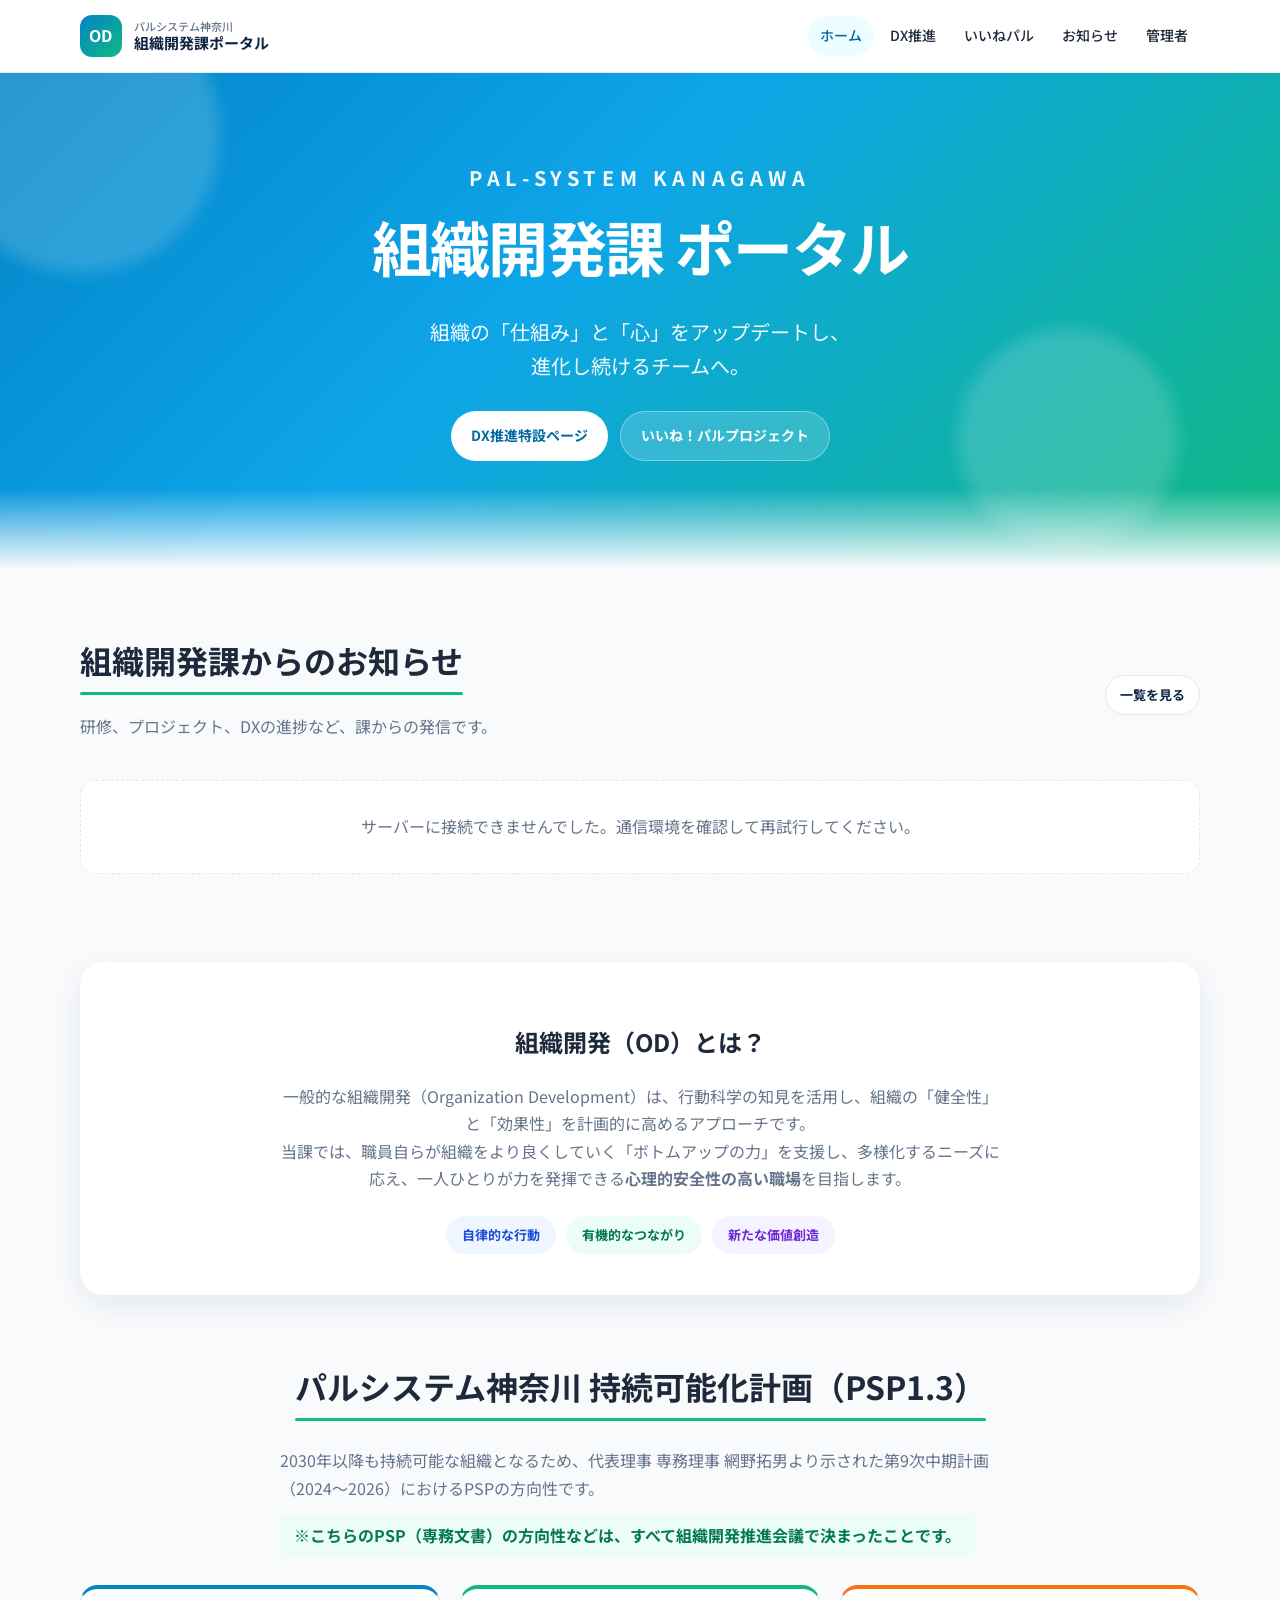
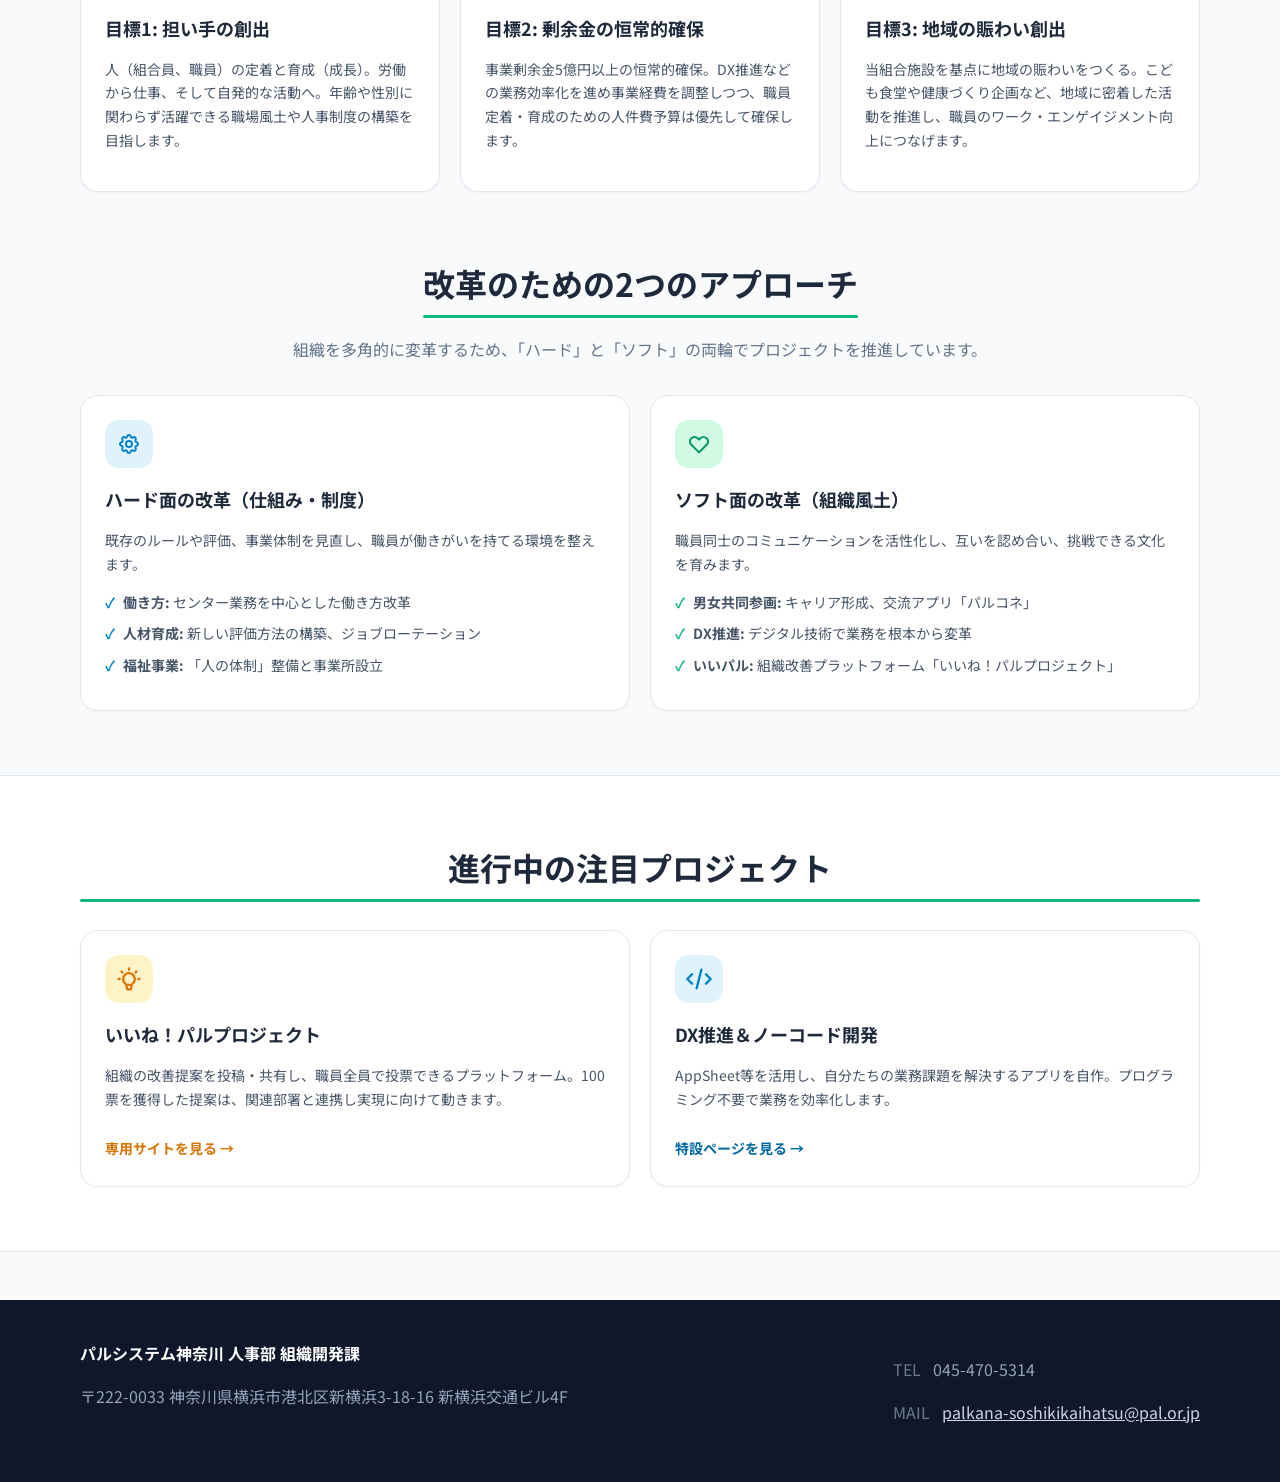
==== index.html @ 95f62081 "トップからロジカル思考研修を外し、お知らせを先頭に移す Co-authored-by: Cursor <cursoragent@cursor.com>" ====
<!DOCTYPE html>
<html lang="ja" data-root=".">
<head>
  <meta charset="UTF-8">
  <meta name="viewport" content="width=device-width, initial-scale=1.0">
  <title>組織開発課ポータル | パルシステム神奈川</title>
  <meta name="description" content="パルシステム神奈川 人事部 組織開発課のポータル。組織開発、DX推進、いいね！パルプロジェクト、課からのお知らせを発信します。">
  <link rel="icon" href="assets/img/favicon.svg" type="image/svg+xml">
  <link rel="preconnect" href="https://fonts.googleapis.com">
  <link href="https://fonts.googleapis.com/css2?family=Noto+Sans+JP:wght@400;500;700;800&family=Noto+Serif+JP:wght@600&display=swap" rel="stylesheet">
  <link rel="stylesheet" href="assets/css/style.css?v=4">
</head>
<body data-page="home">
  <header class="site-header" id="site-header"></header>

  <section class="hero">
    <div class="hero-orb a"></div>
    <div class="hero-orb b"></div>
    <div class="container hero-inner">
      <p class="hero-kicker">Pal-system Kanagawa</p>
      <h1>組織開発課 ポータル</h1>
      <p>組織の「仕組み」と「心」をアップデートし、<br>進化し続けるチームへ。</p>
      <div class="hero-actions">
        <a class="btn btn-white" href="dx/index.html">DX推進特設ページ</a>
        <a class="btn btn-ghost" id="hero-iine" href="#" target="_blank" rel="noopener">いいね！パルプロジェクト</a>
      </div>
    </div>
  </section>

  <section class="section">
    <div class="container">
      <div class="admin-toolbar">
        <div>
          <h2 class="section-title">組織開発課からのお知らせ</h2>
          <p class="section-lead">研修、プロジェクト、DXの進捗など、課からの発信です。</p>
        </div>
        <a class="btn btn-outline btn-sm" href="news/index.html">一覧を見る</a>
      </div>
      <div id="home-news" class="news-list" style="margin-top:24px">
        <div class="status-msg">お知らせを読み込んでいます…</div>
      </div>
    </div>
  </section>

  <section class="container">
    <div class="glass-card center">
      <h2>組織開発（OD）とは？</h2>
      <p class="section-lead" style="margin:16px auto 0">
        一般的な組織開発（Organization Development）は、行動科学の知見を活用し、組織の「健全性」と「効果性」を計画的に高めるアプローチです。<br>
        当課では、職員自らが組織をより良くしていく「ボトムアップの力」を支援し、多様化するニーズに応え、一人ひとりが力を発揮できる<strong>心理的安全性の高い職場</strong>を目指します。
      </p>
      <div class="pill-row">
        <span class="pill pill-blue">自律的な行動</span>
        <span class="pill pill-green">有機的なつながり</span>
        <span class="pill pill-purple">新たな価値創造</span>
      </div>
    </div>
  </section>

  <section class="section">
    <div class="container center">
      <h2 class="section-title">パルシステム神奈川 持続可能化計画（PSP1.3）</h2>
      <p class="section-lead" style="margin-top:24px;text-align:left">
        2030年以降も持続可能な組織となるため、代表理事 専務理事 網野拓男より示された第9次中期計画（2024～2026）におけるPSPの方向性です。<br>
        <strong style="display:inline-block;margin-top:12px;background:#ecfdf5;color:#047857;padding:8px 14px;border-radius:10px">※こちらのPSP（専務文書）の方向性などは、すべて組織開発推進会議で決まったことです。</strong>
      </p>
      <div class="grid-3" style="margin-top:28px;text-align:left">
        <article class="card accent-top">
          <h3>目標1: 担い手の創出</h3>
          <p>人（組合員、職員）の定着と育成（成長）。労働から仕事、そして自発的な活動へ。年齢や性別に関わらず活躍できる職場風土や人事制度の構築を目指します。</p>
        </article>
        <article class="card accent-top green">
          <h3>目標2: 剰余金の恒常的確保</h3>
          <p>事業剰余金5億円以上の恒常的確保。DX推進などの業務効率化を進め事業経費を調整しつつ、職員定着・育成のための人件費予算は優先して確保します。</p>
        </article>
        <article class="card accent-top orange">
          <h3>目標3: 地域の賑わい創出</h3>
          <p>当組合施設を基点に地域の賑わいをつくる。こども食堂や健康づくり企画など、地域に密着した活動を推進し、職員のワーク・エンゲイジメント向上につなげます。</p>
        </article>
      </div>
    </div>
  </section>

  <section class="section" style="padding-top:0">
    <div class="container">
      <div class="center">
        <h2 class="section-title">改革のための2つのアプローチ</h2>
        <p class="section-lead">組織を多角的に変革するため、「ハード」と「ソフト」の両輪でプロジェクトを推進しています。</p>
      </div>
      <div class="grid-2" style="margin-top:32px">
        <article class="card">
          <div class="icon-box icon-blue">
            <svg width="24" height="24" fill="none" stroke="currentColor" viewBox="0 0 24 24"><path stroke-linecap="round" stroke-linejoin="round" stroke-width="2" d="M10.325 4.317c.426-1.756 2.924-1.756 3.35 0a1.724 1.724 0 002.573 1.066c1.543-.94 3.31.826 2.37 2.37a1.724 1.724 0 001.065 2.572c1.756.426 1.756 2.924 0 3.35a1.724 1.724 0 00-1.066 2.573c.94 1.543-.826 3.31-2.37 2.37a1.724 1.724 0 00-2.572 1.065c-.426 1.756-2.924 1.756-3.35 0a1.724 1.724 0 00-2.573-1.066c-1.543.94-3.31-.826-2.37-2.37a1.724 1.724 0 00-1.065-2.572c-1.756-.426-1.756-2.924 0-3.35a1.724 1.724 0 001.066-2.573c-.94-1.543.826-3.31 2.37-2.37.996.608 2.296.07 2.572-1.065z"></path><path stroke-linecap="round" stroke-linejoin="round" stroke-width="2" d="M15 12a3 3 0 11-6 0 3 3 0 016 0z"></path></svg>
          </div>
          <h3>ハード面の改革（仕組み・制度）</h3>
          <p>既存のルールや評価、事業体制を見直し、職員が働きがいを持てる環境を整えます。</p>
          <ul class="check">
            <li><span class="mark">✓</span><span><strong>働き方:</strong> センター業務を中心とした働き方改革</span></li>
            <li><span class="mark">✓</span><span><strong>人材育成:</strong> 新しい評価方法の構築、ジョブローテーション</span></li>
            <li><span class="mark">✓</span><span><strong>福祉事業:</strong> 「人の体制」整備と事業所設立</span></li>
          </ul>
        </article>
        <article class="card">
          <div class="icon-box icon-green">
            <svg width="24" height="24" fill="none" stroke="currentColor" viewBox="0 0 24 24"><path stroke-linecap="round" stroke-linejoin="round" stroke-width="2" d="M4.318 6.318a4.5 4.5 0 000 6.364L12 20.364l7.682-7.682a4.5 4.5 0 00-6.364-6.364L12 7.636l-1.318-1.318a4.5 4.5 0 00-6.364 0z"></path></svg>
          </div>
          <h3>ソフト面の改革（組織風土）</h3>
          <p>職員同士のコミュニケーションを活性化し、互いを認め合い、挑戦できる文化を育みます。</p>
          <ul class="check green">
            <li><span class="mark">✓</span><span><strong>男女共同参画:</strong> キャリア形成、交流アプリ「パルコネ」</span></li>
            <li><span class="mark">✓</span><span><strong>DX推進:</strong> デジタル技術で業務を根本から変革</span></li>
            <li><span class="mark">✓</span><span><strong>いいパル:</strong> 組織改善プラットフォーム「いいね！パルプロジェクト」</span></li>
          </ul>
        </article>
      </div>
    </div>
  </section>

  <section class="section band">
    <div class="container">
      <h2 class="section-title" style="display:block;text-align:center">進行中の注目プロジェクト</h2>
      <div class="grid-2" style="margin-top:36px">
        <article class="card">
          <div class="icon-box icon-amber">
            <svg width="28" height="28" fill="none" stroke="currentColor" viewBox="0 0 24 24"><path stroke-linecap="round" stroke-linejoin="round" stroke-width="2" d="M9.663 17h4.673M12 3v1m6.364 1.636l-.707.707M21 12h-1M4 12H3m3.343-5.657l-.707-.707m2.828 9.9a5 5 0 117.072 0l-.548.547A3.374 3.374 0 0014 18.469V19a2 2 0 11-4 0v-.531c0-.895-.356-1.754-.988-2.386l-.548-.547z"></path></svg>
          </div>
          <h3>いいね！パルプロジェクト</h3>
          <p>組織の改善提案を投稿・共有し、職員全員で投票できるプラットフォーム。100票を獲得した提案は、関連部署と連携し実現に向けて動きます。</p>
          <a class="link-more amber" id="card-iine" href="#" target="_blank" rel="noopener">専用サイトを見る →</a>
        </article>
        <article class="card">
          <div class="icon-box icon-sky">
            <svg width="28" height="28" fill="none" stroke="currentColor" viewBox="0 0 24 24"><path stroke-linecap="round" stroke-linejoin="round" stroke-width="2" d="M10 20l4-16m4 4l4 4-4 4M6 16l-4-4 4-4"></path></svg>
          </div>
          <h3>DX推進＆ノーコード開発</h3>
          <p>AppSheet等を活用し、自分たちの業務課題を解決するアプリを自作。プログラミング不要で業務を効率化します。</p>
          <a class="link-more sky" href="dx/index.html">特設ページを見る →</a>
        </article>
      </div>
    </div>
  </section>

  <footer class="site-footer" id="site-footer"></footer>
  <script src="assets/js/config.js?v=4"></script>
  <script src="assets/js/common.js?v=4"></script>
  <script src="assets/js/api.js?v=4"></script>
  <script>
    (function () {
      const url = (window.PORTAL_CONFIG && window.PORTAL_CONFIG.iinePalUrl) || "#";
      document.getElementById("hero-iine").href = url;
      document.getElementById("card-iine").href = url;
      const box = document.getElementById("home-news");
      PortalAPI.listPosts().then((data) => {
        const posts = (data.posts || []).slice(0, 3);
        if (!posts.length) {
          box.innerHTML = '<div class="empty-state">まだお知らせはありません。</div>';
          return;
        }
        box.innerHTML = posts.map((post) => {
          const cover = coverOf(post);
          const demo = post.demo ? '<span class="badge badge-demo">デモ</span>' : `<span class="badge">${escapeHtml(post.category || "お知らせ")}</span>`;
          return `<a class="news-item" href="news/detail.html?id=${encodeURIComponent(post.id)}">
            <div class="news-thumb">${cover ? `<img src="${cover}" alt="">` : "NEWS"}</div>
            <div class="news-body">
              <div class="news-meta">${demo}<span>${formatDate(post.createdAt)}</span></div>
              <h3>${escapeHtml(post.title)}</h3>
              <p>${escapeHtml((post.body || "").replace(/\s+/g, " ").slice(0, 90))}…</p>
            </div>
          </a>`;
        }).join("");
      }).catch((err) => {
        box.innerHTML = `<div class="empty-state">${escapeHtml(err.message)}</div>`;
      });
    })();
  </script>
</body>
</html>
---- assets/css/style.css ----
:root {
  --blue: #0284c7;
  --blue-dark: #0369a1;
  --emerald: #10b981;
  --emerald-dark: #059669;
  --navy: #0f2744;
  --ink: #1e293b;
  --muted: #64748b;
  --line: #e2e8f0;
  --paper: #f8fafc;
  --white: #ffffff;
  --amber: #d97706;
  --shadow: 0 10px 30px rgba(15, 39, 68, 0.08);
  --radius: 18px;
  --header-h: 72px;
}

* { box-sizing: border-box; }
html { scroll-behavior: smooth; }
body {
  margin: 0;
  font-family: "Noto Sans JP", sans-serif;
  color: var(--ink);
  background: var(--paper);
  line-height: 1.7;
}
img { max-width: 100%; height: auto; }
a { color: var(--blue-dark); }
.container { width: min(1120px, calc(100% - 32px)); margin: 0 auto; }
.sr-only {
  position: absolute; width: 1px; height: 1px; padding: 0; margin: -1px;
  overflow: hidden; clip: rect(0,0,0,0); border: 0;
}

.site-header {
  position: sticky; top: 0; z-index: 50;
  background: rgba(255,255,255,.92);
  backdrop-filter: blur(12px);
  border-bottom: 1px solid rgba(226,232,240,.9);
}
.header-inner {
  display: flex; align-items: center; justify-content: space-between;
  min-height: var(--header-h); gap: 16px;
}
.logo {
  display: flex; align-items: center; gap: 12px;
  text-decoration: none; color: var(--navy); flex-shrink: 0;
}
.logo-mark {
  width: 42px; height: 42px; border-radius: 12px;
  display: grid; place-items: center;
  color: #fff; font-weight: 700; letter-spacing: .04em;
  background: linear-gradient(135deg, var(--blue), var(--emerald));
}
.logo-text { display: flex; flex-direction: column; line-height: 1.2; }
.logo-text small { font-size: 11px; color: var(--muted); font-weight: 500; }
.logo-text strong { font-size: 15px; }

.site-nav { display: flex; align-items: center; gap: 4px; flex-wrap: wrap; }
.site-nav a, .site-nav .nav-ext {
  text-decoration: none; color: var(--ink);
  font-size: 14px; font-weight: 500;
  padding: 8px 12px; border-radius: 999px;
}
.site-nav a:hover, .site-nav .nav-ext:hover { background: #f1f5f9; }
.site-nav a.is-active { background: #ecfeff; color: var(--blue-dark); }
.nav-ext {
  display: inline-flex; align-items: center; gap: 4px;
  background: none; border: 0; cursor: pointer; font-family: inherit;
}
.nav-toggle {
  display: none; background: none; border: 1px solid var(--line);
  width: 42px; height: 42px; border-radius: 10px; cursor: pointer;
}
.nav-toggle span {
  display: block; width: 18px; height: 2px; background: var(--navy);
  margin: 4px auto; border-radius: 2px;
}

.hero {
  position: relative; overflow: hidden; color: #fff;
  background: linear-gradient(135deg, #0284c7 0%, #0ea5e9 42%, #10b981 100%);
  padding: 88px 0 108px;
}
.hero::after {
  content: ""; position: absolute; inset: auto 0 0;
  height: 80px; background: linear-gradient(to top, var(--paper), transparent);
}
.hero-kicker {
  letter-spacing: .28em; text-transform: uppercase;
  font-size: 12px; font-weight: 700; opacity: .9; margin: 0 0 12px;
}
.hero h1 { font-size: clamp(32px, 6vw, 60px); margin: 0 0 18px; letter-spacing: -.03em; }
.hero p { font-size: clamp(16px, 2vw, 20px); margin: 0; max-width: 640px; opacity: .96; }
.hero-inner { position: relative; z-index: 1; text-align: center; margin: 0 auto; }
.hero-inner p { margin-left: auto; margin-right: auto; }
.hero-actions { display: flex; justify-content: center; gap: 12px; flex-wrap: wrap; margin-top: 28px; }
.hero-orb {
  position: absolute; border-radius: 50%; background: rgba(255,255,255,.16); filter: blur(8px);
}
.hero-orb.a { width: 280px; height: 280px; top: -80px; left: -60px; }
.hero-orb.b { width: 220px; height: 220px; right: 8%; bottom: 20px; }

.btn {
  display: inline-flex; align-items: center; justify-content: center; gap: 8px;
  border-radius: 999px; padding: 12px 20px; font-weight: 700; font-size: 14px;
  text-decoration: none; border: 0; cursor: pointer; font-family: inherit;
  transition: transform .2s ease, box-shadow .2s ease;
}
.btn:hover { transform: translateY(-1px); }
.btn-white { background: #fff; color: var(--blue-dark); }
.btn-ghost { background: rgba(255,255,255,.16); color: #fff; border: 1px solid rgba(255,255,255,.35); }
.btn-primary { background: linear-gradient(135deg, var(--blue), var(--emerald)); color: #fff; }
.btn-outline { background: #fff; color: var(--navy); border: 1px solid var(--line); }
.btn-danger { background: #dc2626; color: #fff; }
.btn-sm { padding: 8px 14px; font-size: 13px; }

.section { padding: 64px 0; }
.section-title {
  position: relative; display: inline-block; margin: 0 0 10px;
  font-size: clamp(24px, 3vw, 32px);
}
.section-title::after {
  content: ""; position: absolute; left: 0; bottom: -8px;
  width: 100%; height: 3px; background: var(--emerald); border-radius: 2px;
}
.section-lead { color: var(--muted); max-width: 720px; }
.center { text-align: center; }
.center .section-lead { margin-left: auto; margin-right: auto; }

.glass-card {
  background: rgba(255,255,255,.96);
  border: 1px solid rgba(255,255,255,.4);
  box-shadow: var(--shadow);
  border-radius: 24px;
  padding: 40px 32px;
  margin-top: 24px; position: relative; z-index: 2;
}
.pill-row { display: flex; flex-wrap: wrap; justify-content: center; gap: 10px; margin-top: 24px; }
.pill {
  border-radius: 999px; padding: 8px 16px; font-size: 13px; font-weight: 700;
}
.pill-blue { background: #eff6ff; color: #1d4ed8; }
.pill-green { background: #ecfdf5; color: #047857; }
.pill-purple { background: #f5f3ff; color: #6d28d9; }

.grid-3, .grid-2 { display: grid; gap: 20px; }
.grid-3 { grid-template-columns: repeat(3, 1fr); }
.grid-2 { grid-template-columns: repeat(2, 1fr); }
.card {
  background: #fff; border: 1px solid var(--line); border-radius: var(--radius);
  padding: 24px; box-shadow: 0 1px 2px rgba(15,39,68,.04);
  transition: transform .25s ease, box-shadow .25s ease;
}
.card:hover { transform: translateY(-4px); box-shadow: var(--shadow); }
.card h3 { margin: 0 0 8px; font-size: 18px; }
.card p, .card li { color: #475569; font-size: 14px; }
.accent-top { border-top: 4px solid var(--blue); }
.accent-top.green { border-top-color: var(--emerald); }
.accent-top.orange { border-top-color: #f97316; }
.icon-box {
  width: 48px; height: 48px; border-radius: 14px;
  display: grid; place-items: center; margin-bottom: 16px;
}
.icon-blue { background: #e0f2fe; color: #0284c7; }
.icon-green { background: #d1fae5; color: #059669; }
.icon-amber { background: #fef3c7; color: #d97706; }
.icon-sky { background: #e0f2fe; color: #0284c7; }
.icon-indigo { background: #e0e7ff; color: #4f46e5; }
.check { list-style: none; padding: 0; margin: 0; }
.check li { display: flex; gap: 8px; margin: 8px 0; }
.check .mark { color: var(--blue); font-weight: 700; }
.check.green .mark { color: var(--emerald); }

.band { background: #fff; border-block: 1px solid var(--line); }
.link-more {
  display: inline-block; margin-top: 12px; font-weight: 700; font-size: 14px;
  text-decoration: none;
}
.link-more.amber { color: var(--amber); }
.link-more.sky { color: var(--blue-dark); }

.news-meta { display: flex; gap: 10px; align-items: center; font-size: 12px; color: var(--muted); }
.badge {
  display: inline-flex; align-items: center; border-radius: 999px;
  padding: 2px 8px; font-size: 11px; font-weight: 700;
  background: #ecfeff; color: var(--blue-dark);
}
.badge-demo { background: #fef3c7; color: #92400e; }
.badge-draft { background: #f1f5f9; color: #475569; }
.news-list { display: grid; gap: 16px; }
.news-item {
  display: grid; grid-template-columns: 160px 1fr; gap: 18px;
  background: #fff; border: 1px solid var(--line); border-radius: 16px;
  overflow: hidden; text-decoration: none; color: inherit;
}
.news-item:hover { box-shadow: var(--shadow); }
.news-thumb {
  min-height: 120px; background: linear-gradient(135deg, #e0f2fe, #d1fae5);
  display: grid; place-items: center; color: var(--blue-dark); font-weight: 700;
}
.news-thumb img { width: 100%; height: 100%; object-fit: cover; min-height: 120px; }
.news-body { padding: 16px 16px 16px 0; }
.news-body h3 { margin: 6px 0 8px; font-size: 18px; }
.empty-state, .status-msg {
  background: #fff; border: 1px dashed var(--line); border-radius: 16px;
  padding: 32px; text-align: center; color: var(--muted);
}

.page-hero { padding: 48px 0 24px; }
.page-hero h1 { margin: 0 0 8px; font-size: clamp(28px, 4vw, 40px); }
.breadcrumb { font-size: 13px; color: var(--muted); margin-bottom: 8px; }
.breadcrumb a { color: var(--muted); text-decoration: none; }

.dx-quote {
  background: var(--navy); color: #fff; border-radius: 24px; padding: 36px;
  margin: 28px 0;
}
.dx-quote p { font-family: "Noto Serif JP", serif; font-size: clamp(20px, 3vw, 28px); line-height: 1.6; margin: 0 0 12px; }
.dx-quote small { opacity: .75; }
.step-list { display: grid; gap: 16px; counter-reset: step; }
.step {
  display: grid; grid-template-columns: 64px 1fr; gap: 16px; align-items: start;
  background: #fff; border-radius: 16px; padding: 20px; border: 1px solid var(--line);
}
.step-num {
  width: 56px; height: 56px; border-radius: 16px;
  background: linear-gradient(135deg, var(--blue), var(--emerald));
  color: #fff; display: grid; place-items: center; font-weight: 800; font-size: 20px;
}
.core-grid { display: grid; grid-template-columns: repeat(5, 1fr); gap: 12px; }
.core-card { text-align: center; padding: 18px 12px; }
.core-card strong { display: block; margin-bottom: 6px; }
.timeline {
  display: grid; grid-template-columns: repeat(5, 1fr); gap: 8px; margin-top: 16px;
}
.timeline div {
  background: #fff; border-radius: 12px; padding: 12px; text-align: center;
  border: 1px solid var(--line); font-size: 13px; font-weight: 700;
}
.dl-row { display: flex; flex-wrap: wrap; gap: 12px; margin-top: 16px; }

.article { background: #fff; border-radius: 20px; padding: 32px; border: 1px solid var(--line); }
.article-body h2, .article-body h3 { margin-top: 1.6em; }
.article-body p { white-space: pre-wrap; }
.attachments { display: grid; gap: 10px; margin-top: 24px; }
.file-chip, .image-attach {
  border: 1px solid var(--line); border-radius: 12px; padding: 10px 12px;
  display: flex; align-items: center; justify-content: space-between; gap: 12px;
  background: #fff;
}
.image-attach { display: block; padding: 0; overflow: hidden; }
.image-attach img { width: 100%; display: block; }
.image-attach figcaption { padding: 10px 12px; font-size: 13px; color: var(--muted); }

.login-wrap { max-width: 420px; margin: 48px auto; }
.form-card { background: #fff; border: 1px solid var(--line); border-radius: 20px; padding: 28px; }
label { display: block; font-size: 13px; font-weight: 700; margin: 14px 0 6px; }
input[type="text"], input[type="password"], input[type="file"], select, textarea {
  width: 100%; border: 1px solid var(--line); border-radius: 12px;
  padding: 12px 14px; font: inherit; background: #fff;
}
textarea { min-height: 220px; resize: vertical; }
.form-actions { display: flex; gap: 10px; flex-wrap: wrap; margin-top: 18px; }
.error { color: #b91c1c; font-size: 13px; }
.ok { color: #047857; font-size: 13px; }
.dropzone {
  border: 2px dashed #cbd5e1; border-radius: 16px; padding: 24px; text-align: center;
  color: var(--muted); background: #f8fafc; cursor: pointer;
}
.dropzone.is-over { border-color: var(--blue); background: #ecfeff; }
.file-list { display: grid; gap: 8px; margin-top: 12px; }
.table { width: 100%; border-collapse: collapse; background: #fff; border-radius: 16px; overflow: hidden; }
.table th, .table td { padding: 12px 14px; border-bottom: 1px solid var(--line); text-align: left; font-size: 14px; }
.table th { background: #f8fafc; font-size: 12px; color: var(--muted); }
.admin-toolbar { display: flex; justify-content: space-between; align-items: center; gap: 12px; margin-bottom: 20px; flex-wrap: wrap; }

.site-footer {
  background: #0f172a; color: #94a3b8; padding: 40px 0;
  margin-top: 48px;
}
.footer-inner { display: flex; justify-content: space-between; gap: 24px; flex-wrap: wrap; }
.site-footer h3 { color: #fff; margin: 0 0 8px; font-size: 16px; }
.site-footer a { color: #cbd5e1; }

@media (max-width: 900px) {
  .grid-3, .grid-2, .core-grid, .timeline { grid-template-columns: 1fr 1fr; }
  .news-item { grid-template-columns: 1fr; }
  .news-body { padding: 0 16px 16px; }
}
@media (max-width: 720px) {
  .nav-toggle { display: inline-block; }
  .site-nav {
    display: none; position: absolute; left: 0; right: 0; top: var(--header-h);
    background: #fff; border-bottom: 1px solid var(--line);
    padding: 12px; flex-direction: column; align-items: stretch;
  }
  .site-nav.is-open { display: flex; }
  .grid-3, .grid-2, .core-grid, .timeline { grid-template-columns: 1fr; }
  .glass-card { padding: 24px 18px; }
  .hero { padding: 64px 0 88px; }
}
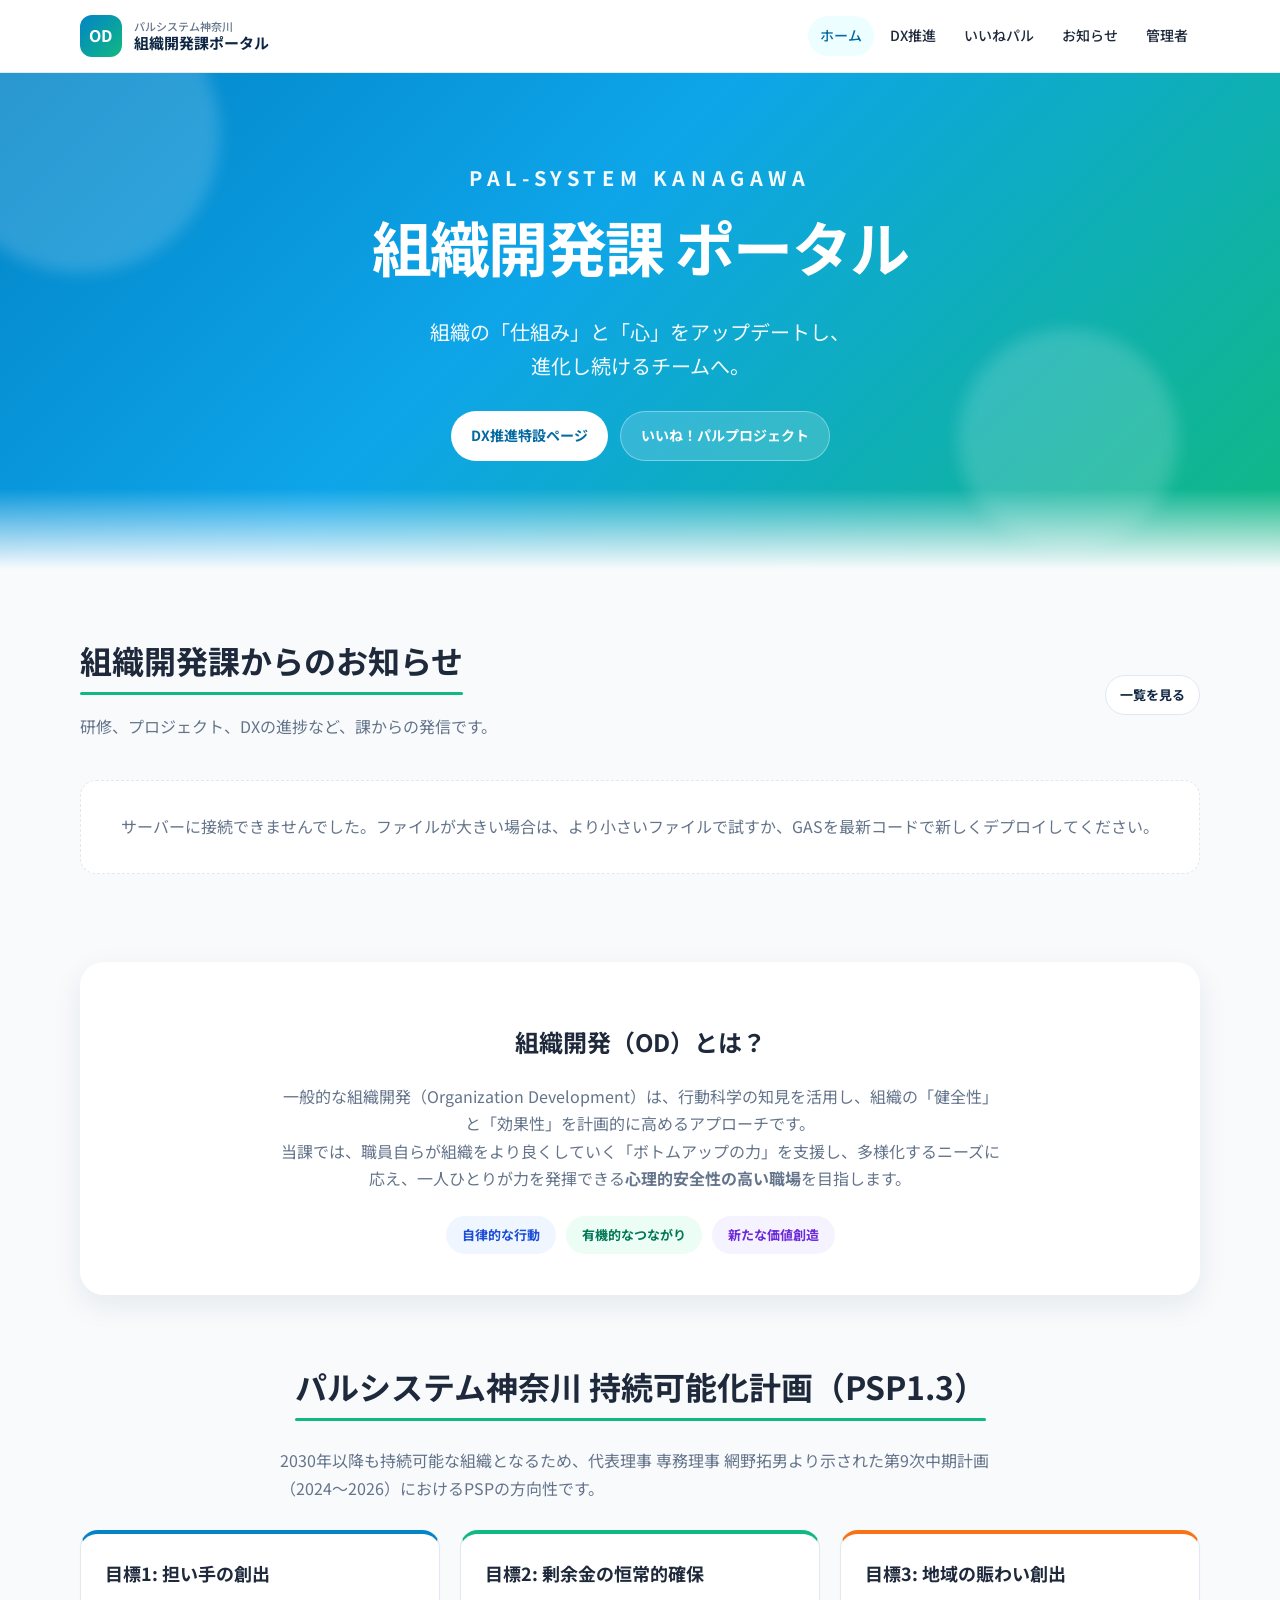
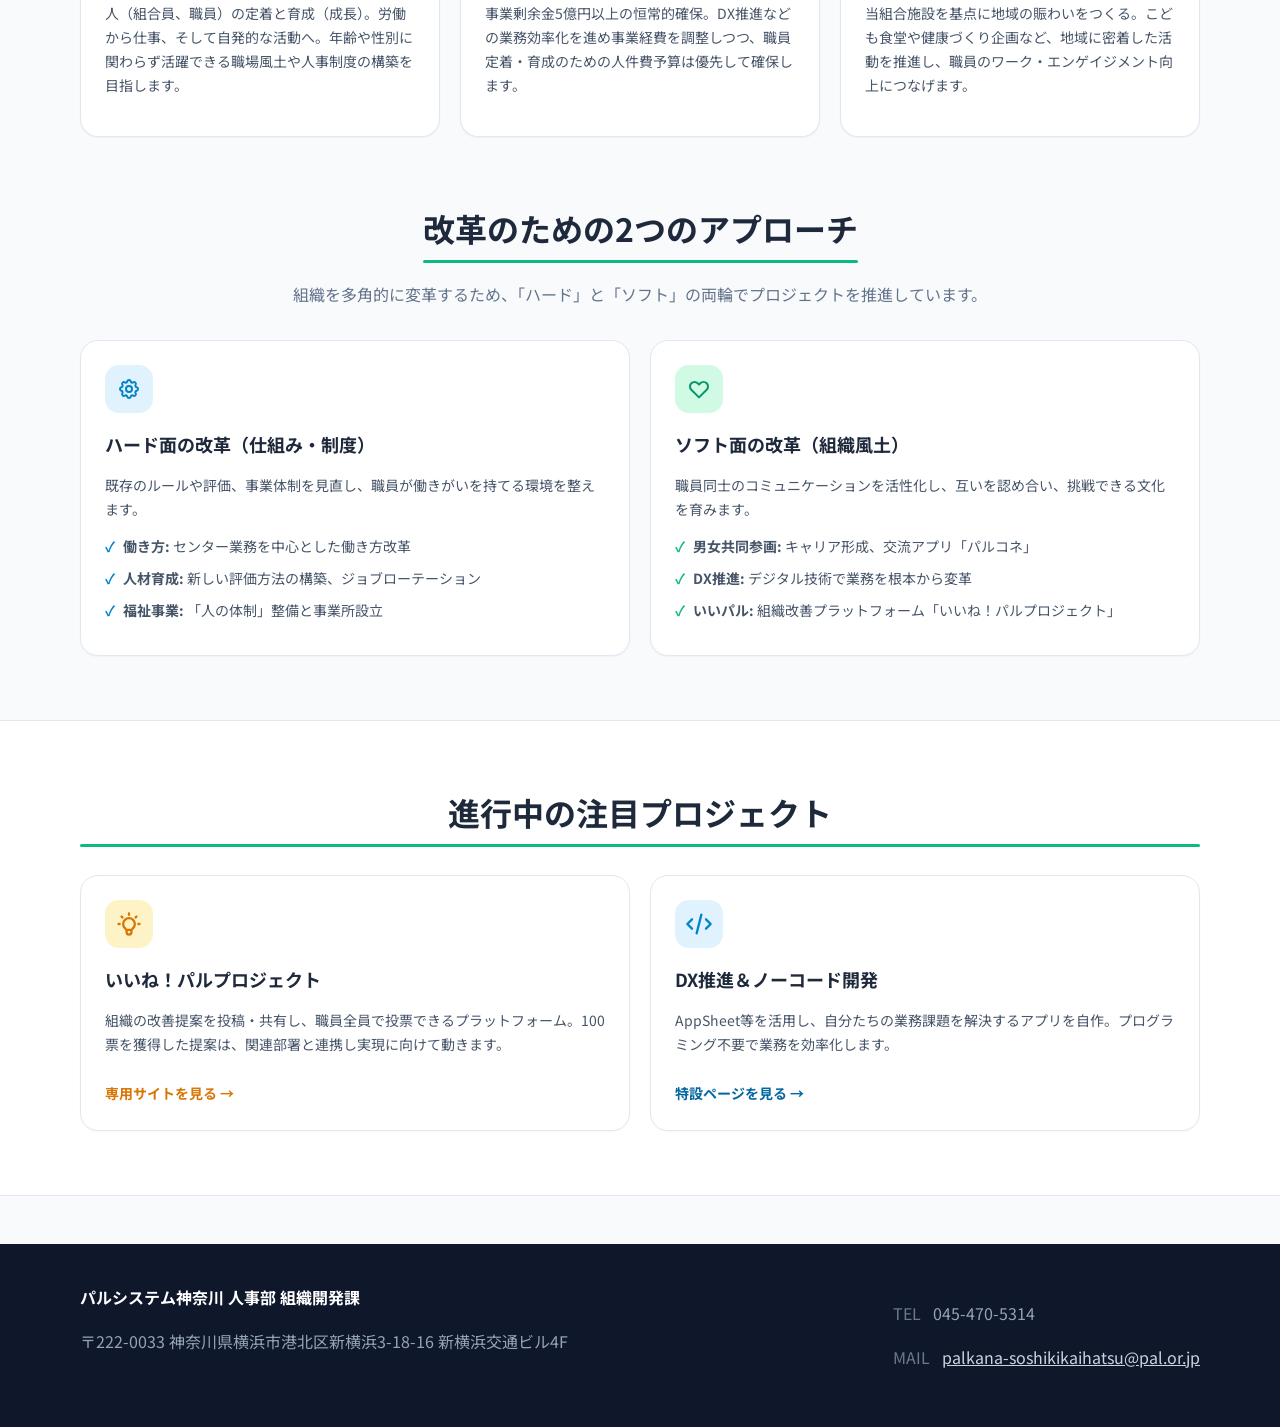
==== commit 3c899a6d: "トップのPSP注記を外し、編集中のindex内容を公開する Co-authored-by: Cursor <cursoragent@cursor.com>" ====
--- a/index.html
+++ b/index.html
@@ -8,7 +8,7 @@
   <link rel="icon" href="assets/img/favicon.svg" type="image/svg+xml">
   <link rel="preconnect" href="https://fonts.googleapis.com">
   <link href="https://fonts.googleapis.com/css2?family=Noto+Sans+JP:wght@400;500;700;800&family=Noto+Serif+JP:wght@600&display=swap" rel="stylesheet">
-  <link rel="stylesheet" href="assets/css/style.css?v=4">
+  <link rel="stylesheet" href="assets/css/style.css?v=6">
 </head>
 <body data-page="home">
   <header class="site-header" id="site-header"></header>
@@ -62,7 +62,6 @@
       <h2 class="section-title">パルシステム神奈川 持続可能化計画（PSP1.3）</h2>
       <p class="section-lead" style="margin-top:24px;text-align:left">
         2030年以降も持続可能な組織となるため、代表理事 専務理事 網野拓男より示された第9次中期計画（2024～2026）におけるPSPの方向性です。<br>
-        <strong style="display:inline-block;margin-top:12px;background:#ecfdf5;color:#047857;padding:8px 14px;border-radius:10px">※こちらのPSP（専務文書）の方向性などは、すべて組織開発推進会議で決まったことです。</strong>
       </p>
       <div class="grid-3" style="margin-top:28px;text-align:left">
         <article class="card accent-top">
@@ -141,9 +140,9 @@
   </section>
 
   <footer class="site-footer" id="site-footer"></footer>
-  <script src="assets/js/config.js?v=4"></script>
-  <script src="assets/js/common.js?v=4"></script>
-  <script src="assets/js/api.js?v=4"></script>
+  <script src="assets/js/config.js?v=6"></script>
+  <script src="assets/js/common.js?v=6"></script>
+  <script src="assets/js/api.js?v=6"></script>
   <script>
     (function () {
       const url = (window.PORTAL_CONFIG && window.PORTAL_CONFIG.iinePalUrl) || "#";
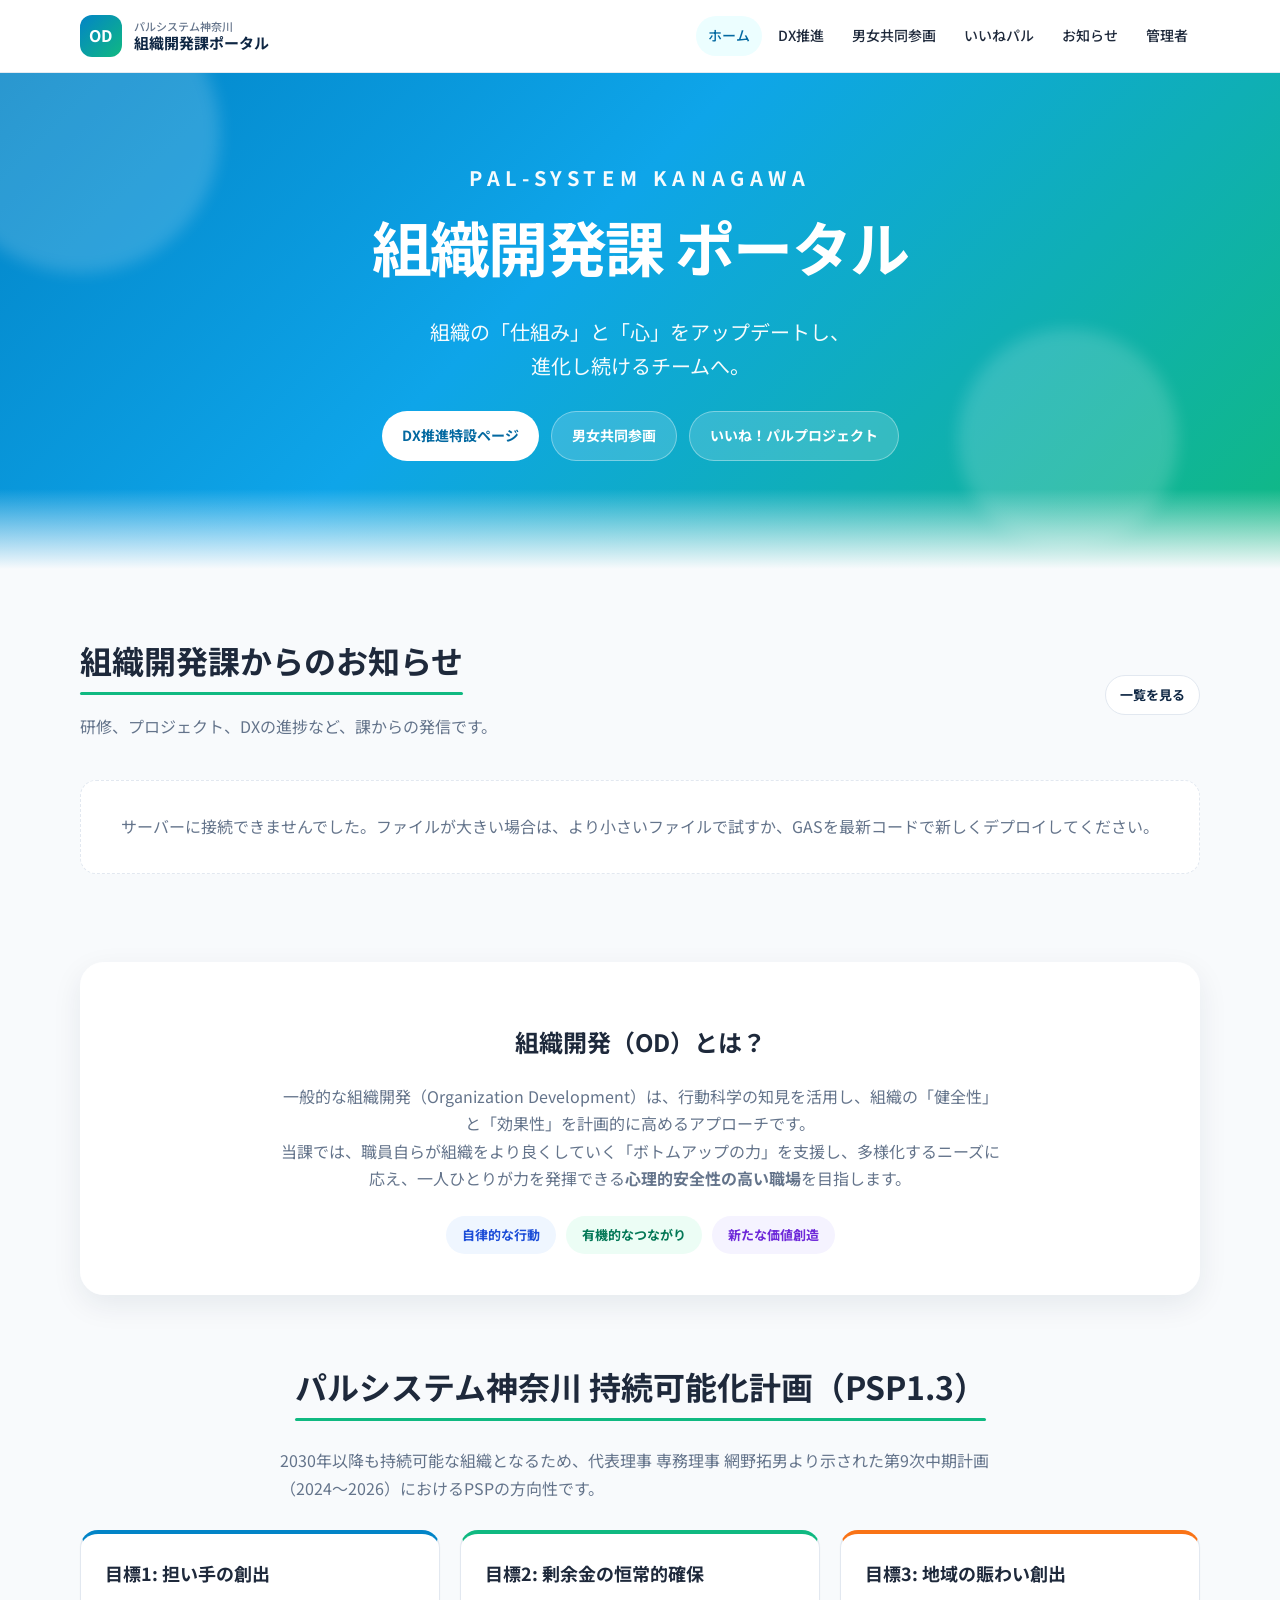
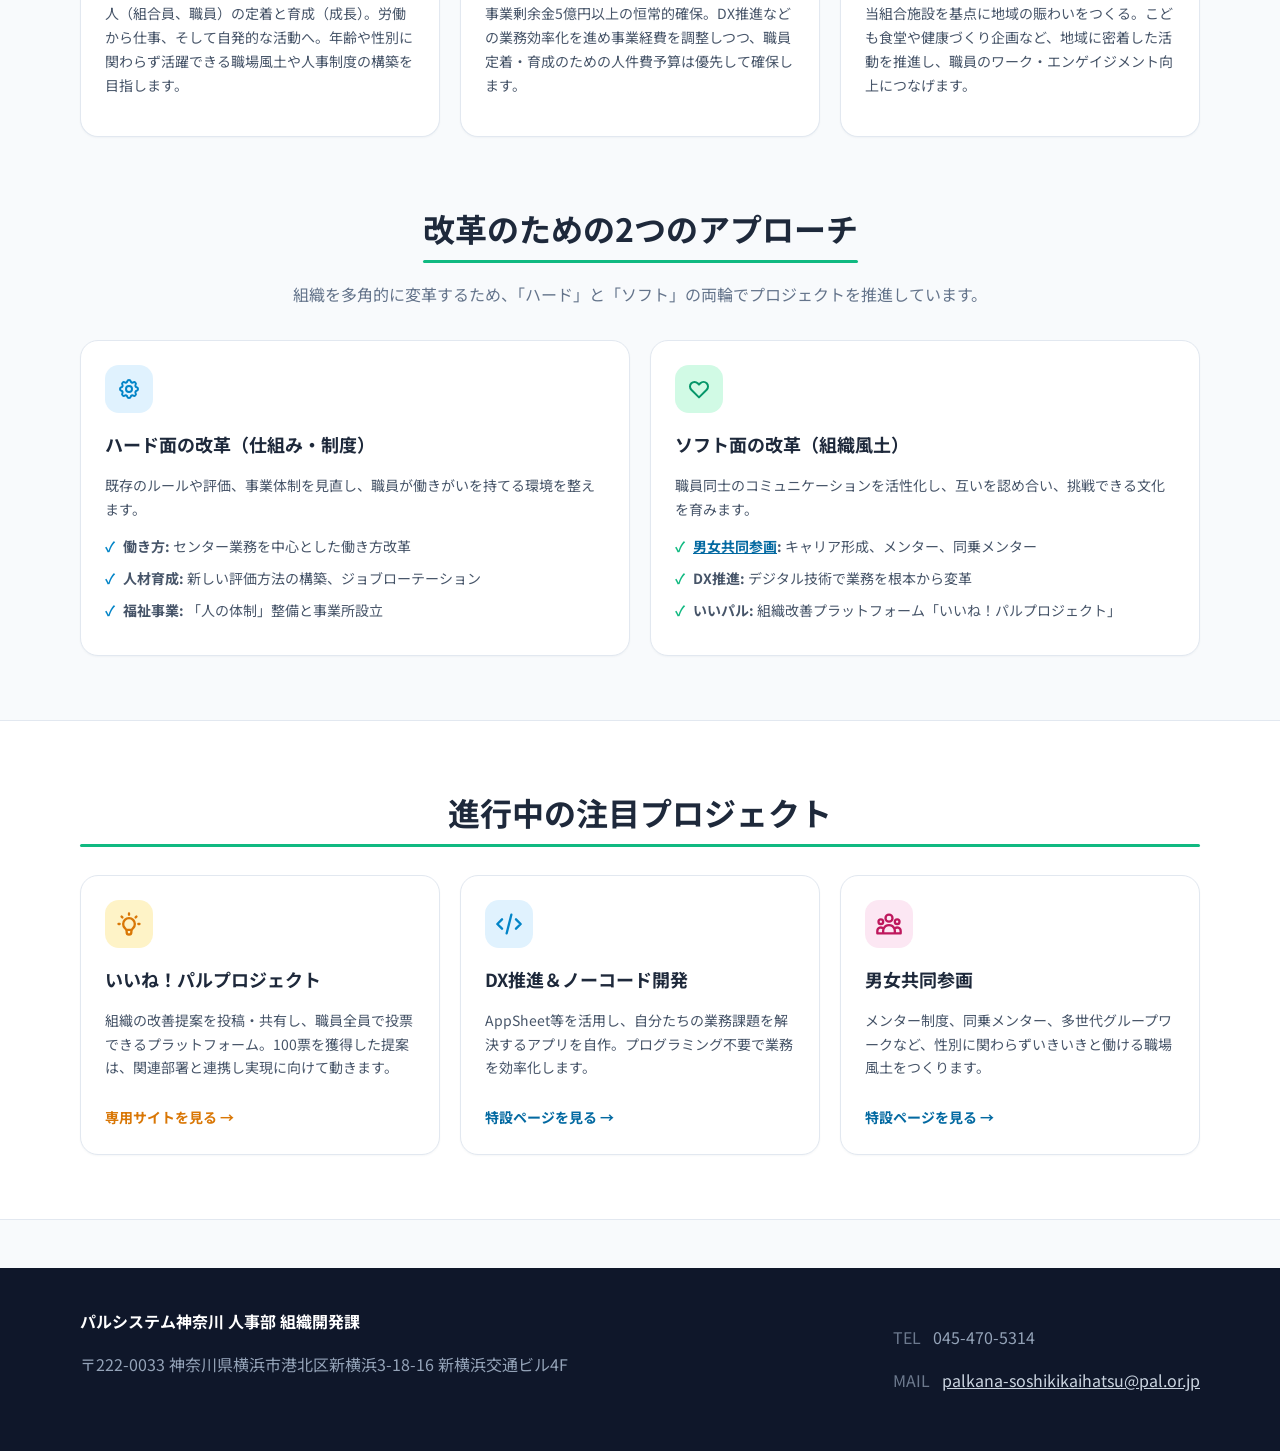
==== commit d9fdcd92: "男女共同参画の特設ページを追加し、方針と各企画を一箇所で見られるようにする Co-authored-by: Cursor <cursoragent@cursor.com>" ====
--- a/index.html
+++ b/index.html
@@ -8,7 +8,7 @@
   <link rel="icon" href="assets/img/favicon.svg" type="image/svg+xml">
   <link rel="preconnect" href="https://fonts.googleapis.com">
   <link href="https://fonts.googleapis.com/css2?family=Noto+Sans+JP:wght@400;500;700;800&family=Noto+Serif+JP:wght@600&display=swap" rel="stylesheet">
-  <link rel="stylesheet" href="assets/css/style.css?v=6">
+  <link rel="stylesheet" href="assets/css/style.css?v=7">
 </head>
 <body data-page="home">
   <header class="site-header" id="site-header"></header>
@@ -22,6 +22,7 @@
       <p>組織の「仕組み」と「心」をアップデートし、<br>進化し続けるチームへ。</p>
       <div class="hero-actions">
         <a class="btn btn-white" href="dx/index.html">DX推進特設ページ</a>
+        <a class="btn btn-ghost" href="danjo/index.html">男女共同参画</a>
         <a class="btn btn-ghost" id="hero-iine" href="#" target="_blank" rel="noopener">いいね！パルプロジェクト</a>
       </div>
     </div>
@@ -106,7 +107,7 @@
           <h3>ソフト面の改革（組織風土）</h3>
           <p>職員同士のコミュニケーションを活性化し、互いを認め合い、挑戦できる文化を育みます。</p>
           <ul class="check green">
-            <li><span class="mark">✓</span><span><strong>男女共同参画:</strong> キャリア形成、交流アプリ「パルコネ」</span></li>
+            <li><span class="mark">✓</span><span><strong><a href="danjo/index.html">男女共同参画</a>:</strong> キャリア形成、メンター、同乗メンター</span></li>
             <li><span class="mark">✓</span><span><strong>DX推進:</strong> デジタル技術で業務を根本から変革</span></li>
             <li><span class="mark">✓</span><span><strong>いいパル:</strong> 組織改善プラットフォーム「いいね！パルプロジェクト」</span></li>
           </ul>
@@ -118,7 +119,7 @@
   <section class="section band">
     <div class="container">
       <h2 class="section-title" style="display:block;text-align:center">進行中の注目プロジェクト</h2>
-      <div class="grid-2" style="margin-top:36px">
+      <div class="grid-3" style="margin-top:36px">
         <article class="card">
           <div class="icon-box icon-amber">
             <svg width="28" height="28" fill="none" stroke="currentColor" viewBox="0 0 24 24"><path stroke-linecap="round" stroke-linejoin="round" stroke-width="2" d="M9.663 17h4.673M12 3v1m6.364 1.636l-.707.707M21 12h-1M4 12H3m3.343-5.657l-.707-.707m2.828 9.9a5 5 0 117.072 0l-.548.547A3.374 3.374 0 0014 18.469V19a2 2 0 11-4 0v-.531c0-.895-.356-1.754-.988-2.386l-.548-.547z"></path></svg>
@@ -135,14 +136,22 @@
           <p>AppSheet等を活用し、自分たちの業務課題を解決するアプリを自作。プログラミング不要で業務を効率化します。</p>
           <a class="link-more sky" href="dx/index.html">特設ページを見る →</a>
         </article>
+        <article class="card">
+          <div class="icon-box icon-rose">
+            <svg width="28" height="28" fill="none" stroke="currentColor" viewBox="0 0 24 24"><path stroke-linecap="round" stroke-linejoin="round" stroke-width="2" d="M17 20h5v-2a3 3 0 00-5.356-1.857M17 20H7m10 0v-2c0-.656-.126-1.283-.356-1.857M7 20H2v-2a3 3 0 015.356-1.857M7 20v-2c0-.656.126-1.283.356-1.857m0 0a5.002 5.002 0 019.288 0M15 7a3 3 0 11-6 0 3 3 0 016 0zm6 3a2 2 0 11-4 0 2 2 0 014 0zM7 10a2 2 0 11-4 0 2 2 0 014 0z"></path></svg>
+          </div>
+          <h3>男女共同参画</h3>
+          <p>メンター制度、同乗メンター、多世代グループワークなど、性別に関わらずいきいきと働ける職場風土をつくります。</p>
+          <a class="link-more sky" href="danjo/index.html">特設ページを見る →</a>
+        </article>
       </div>
     </div>
   </section>
 
   <footer class="site-footer" id="site-footer"></footer>
-  <script src="assets/js/config.js?v=6"></script>
-  <script src="assets/js/common.js?v=6"></script>
-  <script src="assets/js/api.js?v=6"></script>
+  <script src="assets/js/config.js?v=7"></script>
+  <script src="assets/js/common.js?v=7"></script>
+  <script src="assets/js/api.js?v=7"></script>
   <script>
     (function () {
       const url = (window.PORTAL_CONFIG && window.PORTAL_CONFIG.iinePalUrl) || "#";
--- a/assets/css/style.css
+++ b/assets/css/style.css
@@ -17,6 +17,7 @@
 
 * { box-sizing: border-box; }
 html { scroll-behavior: smooth; }
+[id] { scroll-margin-top: calc(var(--header-h) + 16px); }
 body {
   margin: 0;
   font-family: "Noto Sans JP", sans-serif;
@@ -100,6 +101,14 @@
 }
 .hero-orb.a { width: 280px; height: 280px; top: -80px; left: -60px; }
 .hero-orb.b { width: 220px; height: 220px; right: 8%; bottom: 20px; }
+.hero-danjo {
+  background: linear-gradient(135deg, #0369a1 0%, #6366f1 48%, #db2777 100%);
+}
+.icon-rose { background: #fce7f3; color: #be185d; }
+.subhead {
+  margin: 36px 0 16px;
+  font-size: 18px;
+}
 
 .btn {
   display: inline-flex; align-items: center; justify-content: center; gap: 8px;
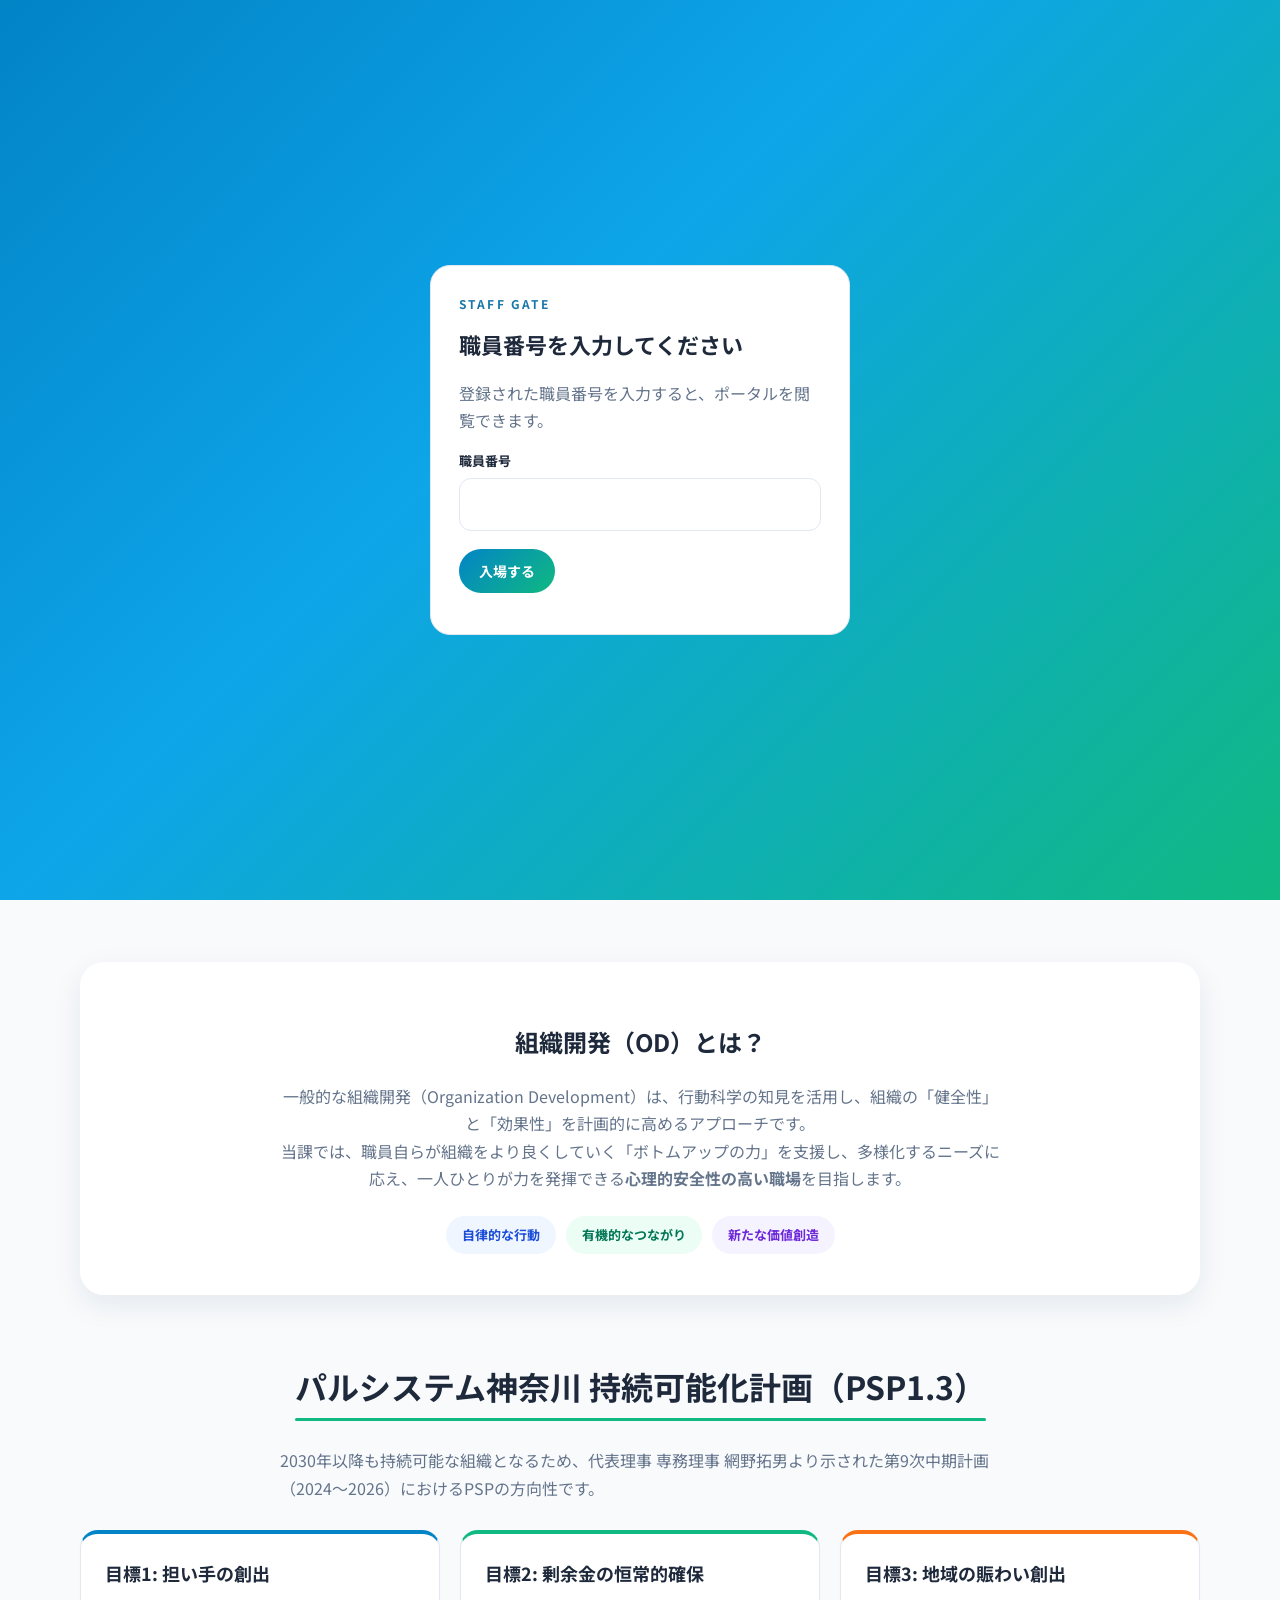
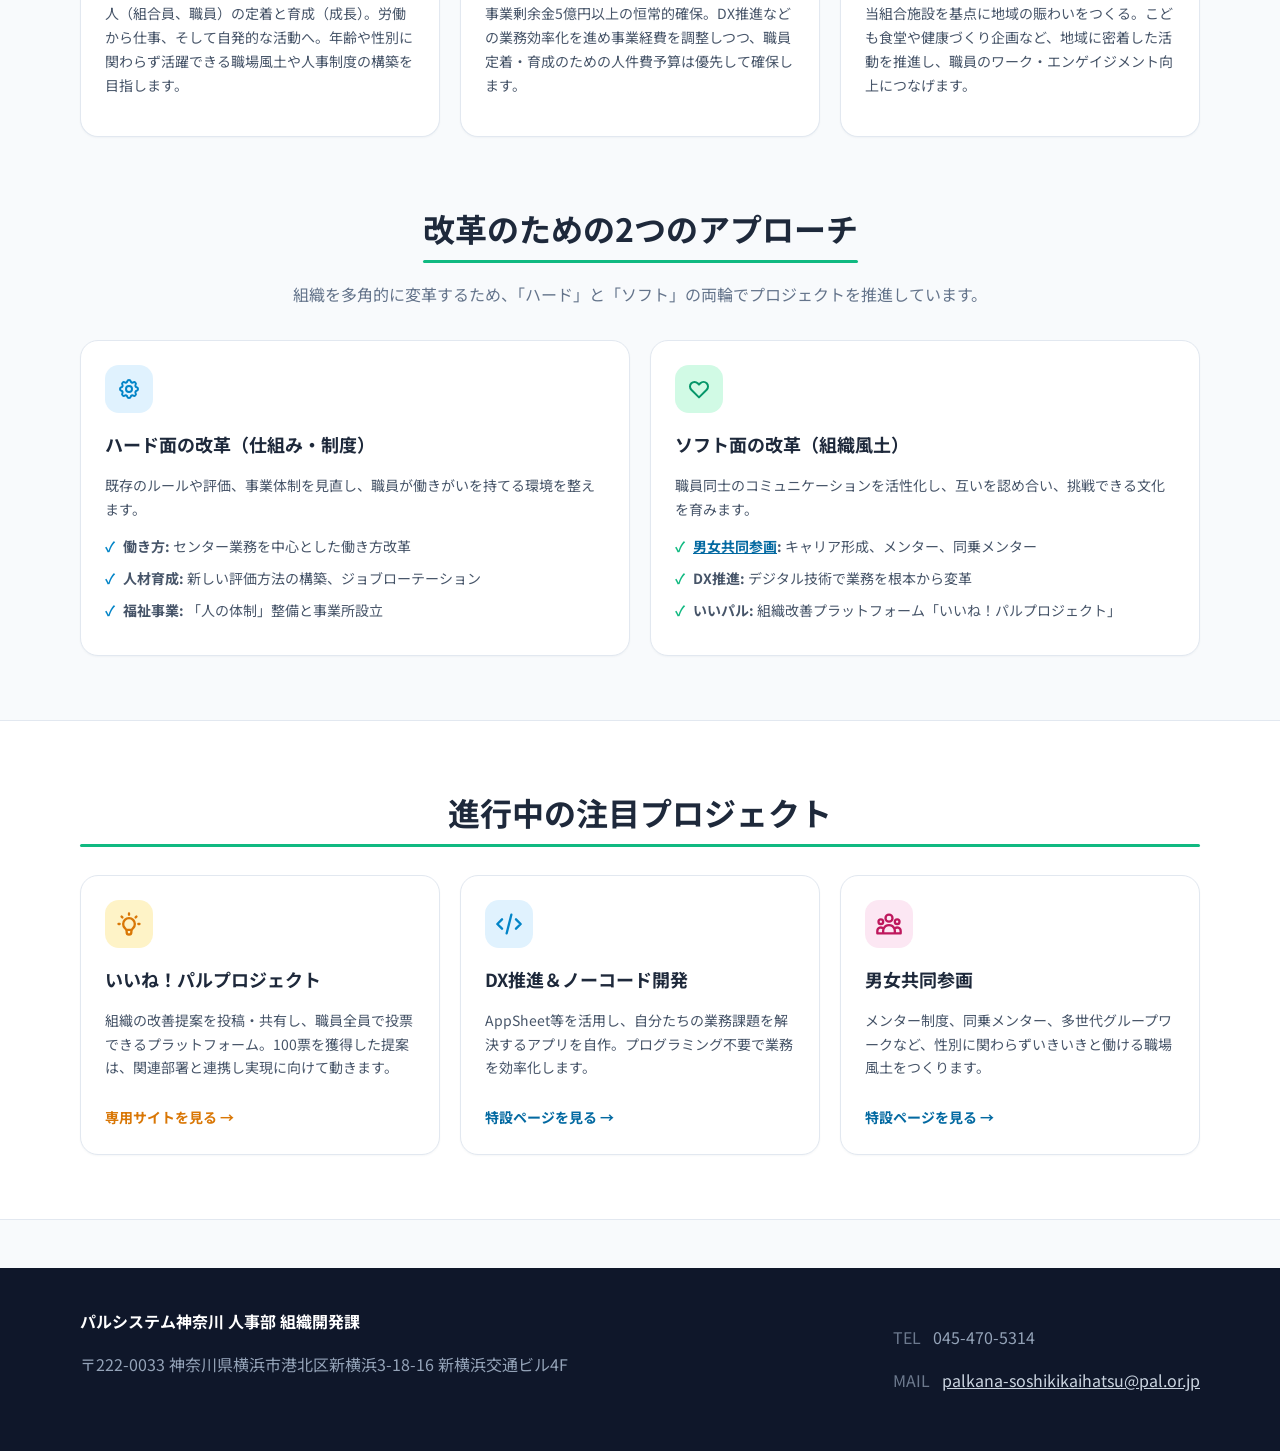
==== commit e9cd69db: "職員番号による入場制御とアクセス履歴を追加する Co-authored-by: Cursor <cursoragent@cursor.com>" ====
--- a/index.html
+++ b/index.html
@@ -8,7 +8,7 @@
   <link rel="icon" href="assets/img/favicon.svg" type="image/svg+xml">
   <link rel="preconnect" href="https://fonts.googleapis.com">
   <link href="https://fonts.googleapis.com/css2?family=Noto+Sans+JP:wght@400;500;700;800&family=Noto+Serif+JP:wght@600&display=swap" rel="stylesheet">
-  <link rel="stylesheet" href="assets/css/style.css?v=7">
+  <link rel="stylesheet" href="assets/css/style.css?v=8">
 </head>
 <body data-page="home">
   <header class="site-header" id="site-header"></header>
@@ -149,9 +149,10 @@
   </section>
 
   <footer class="site-footer" id="site-footer"></footer>
-  <script src="assets/js/config.js?v=7"></script>
-  <script src="assets/js/common.js?v=7"></script>
-  <script src="assets/js/api.js?v=7"></script>
+  <script src="assets/js/config.js?v=8"></script>
+  <script src="assets/js/common.js?v=8"></script>
+  <script src="assets/js/api.js?v=8"></script>
+  <script src="assets/js/access.js?v=8"></script>
   <script>
     (function () {
       const url = (window.PORTAL_CONFIG && window.PORTAL_CONFIG.iinePalUrl) || "#";
--- a/assets/css/style.css
+++ b/assets/css/style.css
@@ -41,7 +41,7 @@
 }
 .header-inner {
   display: flex; align-items: center; justify-content: space-between;
-  min-height: var(--header-h); gap: 16px;
+  min-height: var(--header-h); gap: 16px; flex-wrap: wrap;
 }
 .logo {
   display: flex; align-items: center; gap: 12px;
@@ -283,6 +283,21 @@
 .table th, .table td { padding: 12px 14px; border-bottom: 1px solid var(--line); text-align: left; font-size: 14px; }
 .table th { background: #f8fafc; font-size: 12px; color: var(--muted); }
 .admin-toolbar { display: flex; justify-content: space-between; align-items: center; gap: 12px; margin-bottom: 20px; flex-wrap: wrap; }
+
+.visitor-box {
+  display: flex; align-items: center; gap: 8px; flex-shrink: 0;
+  font-size: 13px; font-weight: 700; color: var(--navy);
+}
+.visitor-box[hidden] { display: none; }
+body.is-gated { overflow: hidden; }
+.access-gate {
+  position: fixed; inset: 0; z-index: 200;
+  display: grid; place-items: center;
+  padding: 24px;
+  background: linear-gradient(135deg, #0284c7 0%, #0ea5e9 42%, #10b981 100%);
+}
+.access-card { width: min(420px, 100%); margin: 0; }
+.access-card h1 { margin: 0 0 8px; font-size: 22px; }
 
 .site-footer {
   background: #0f172a; color: #94a3b8; padding: 40px 0;
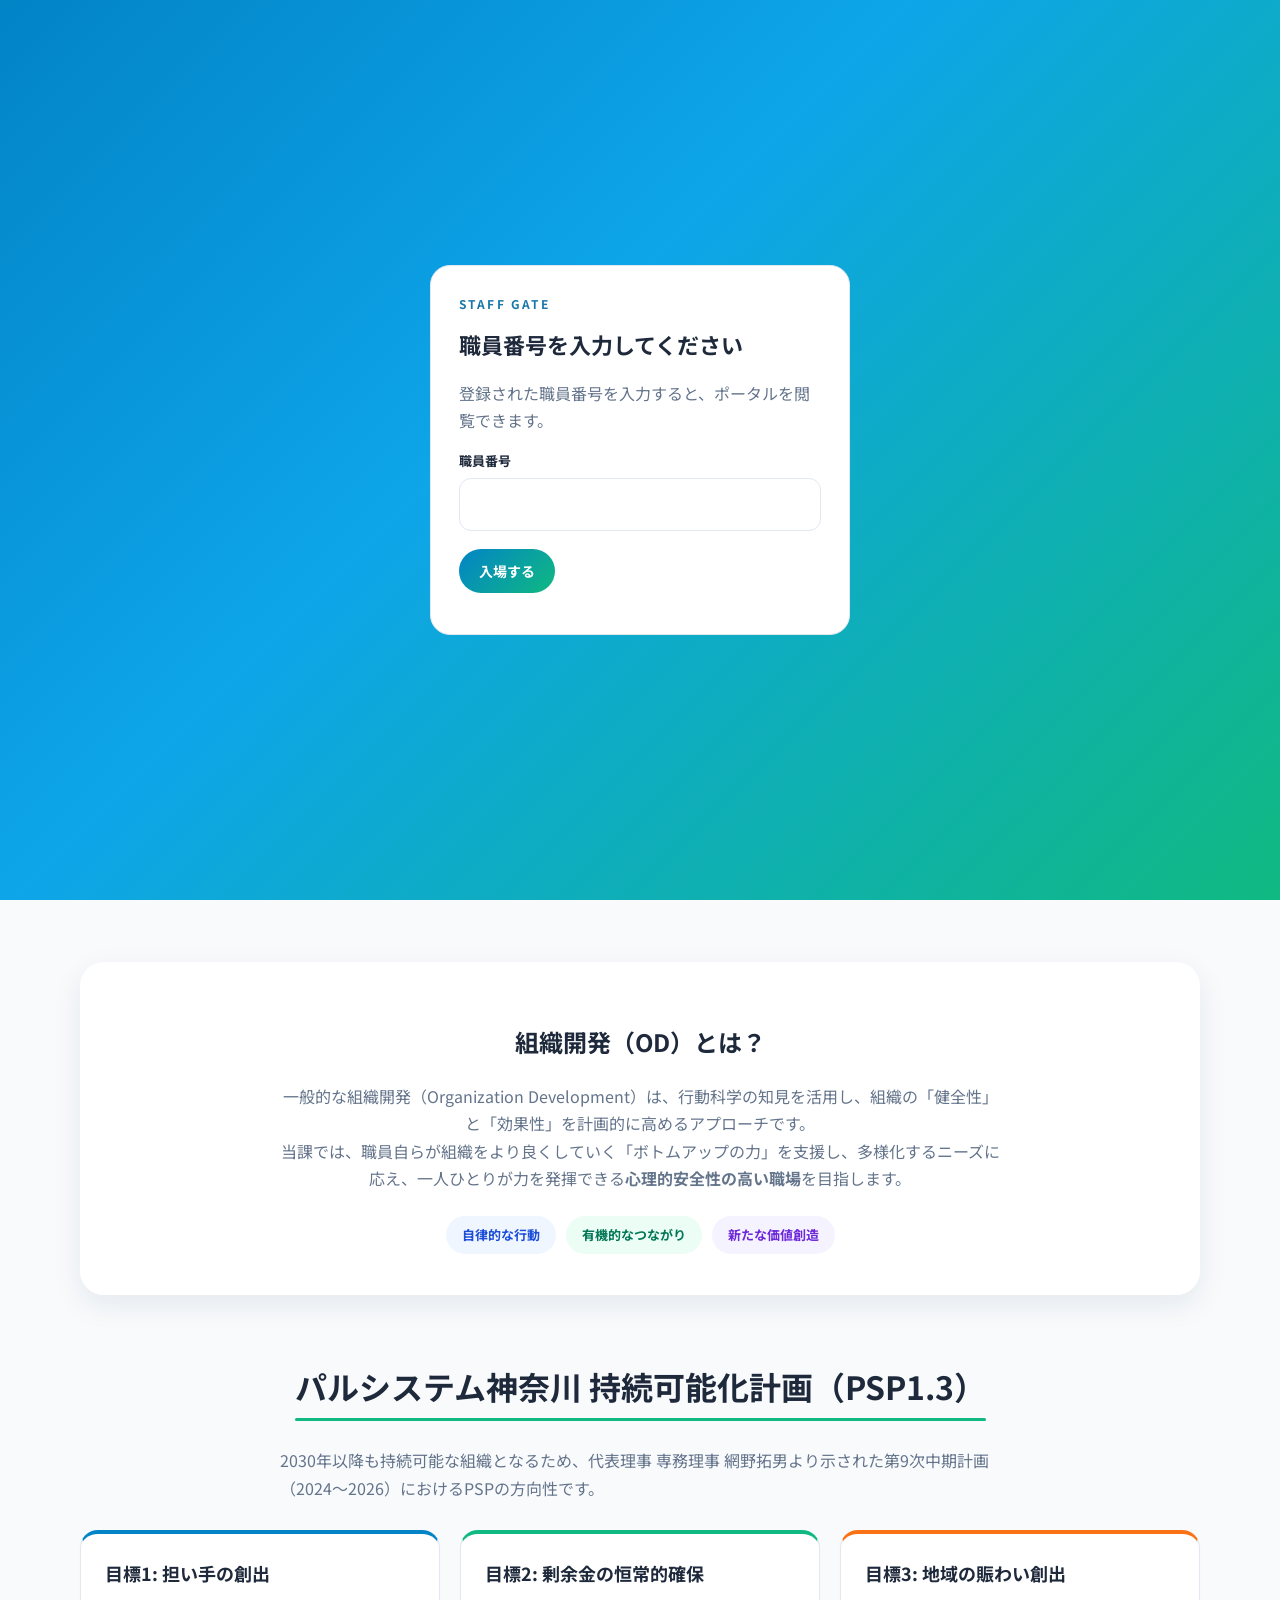
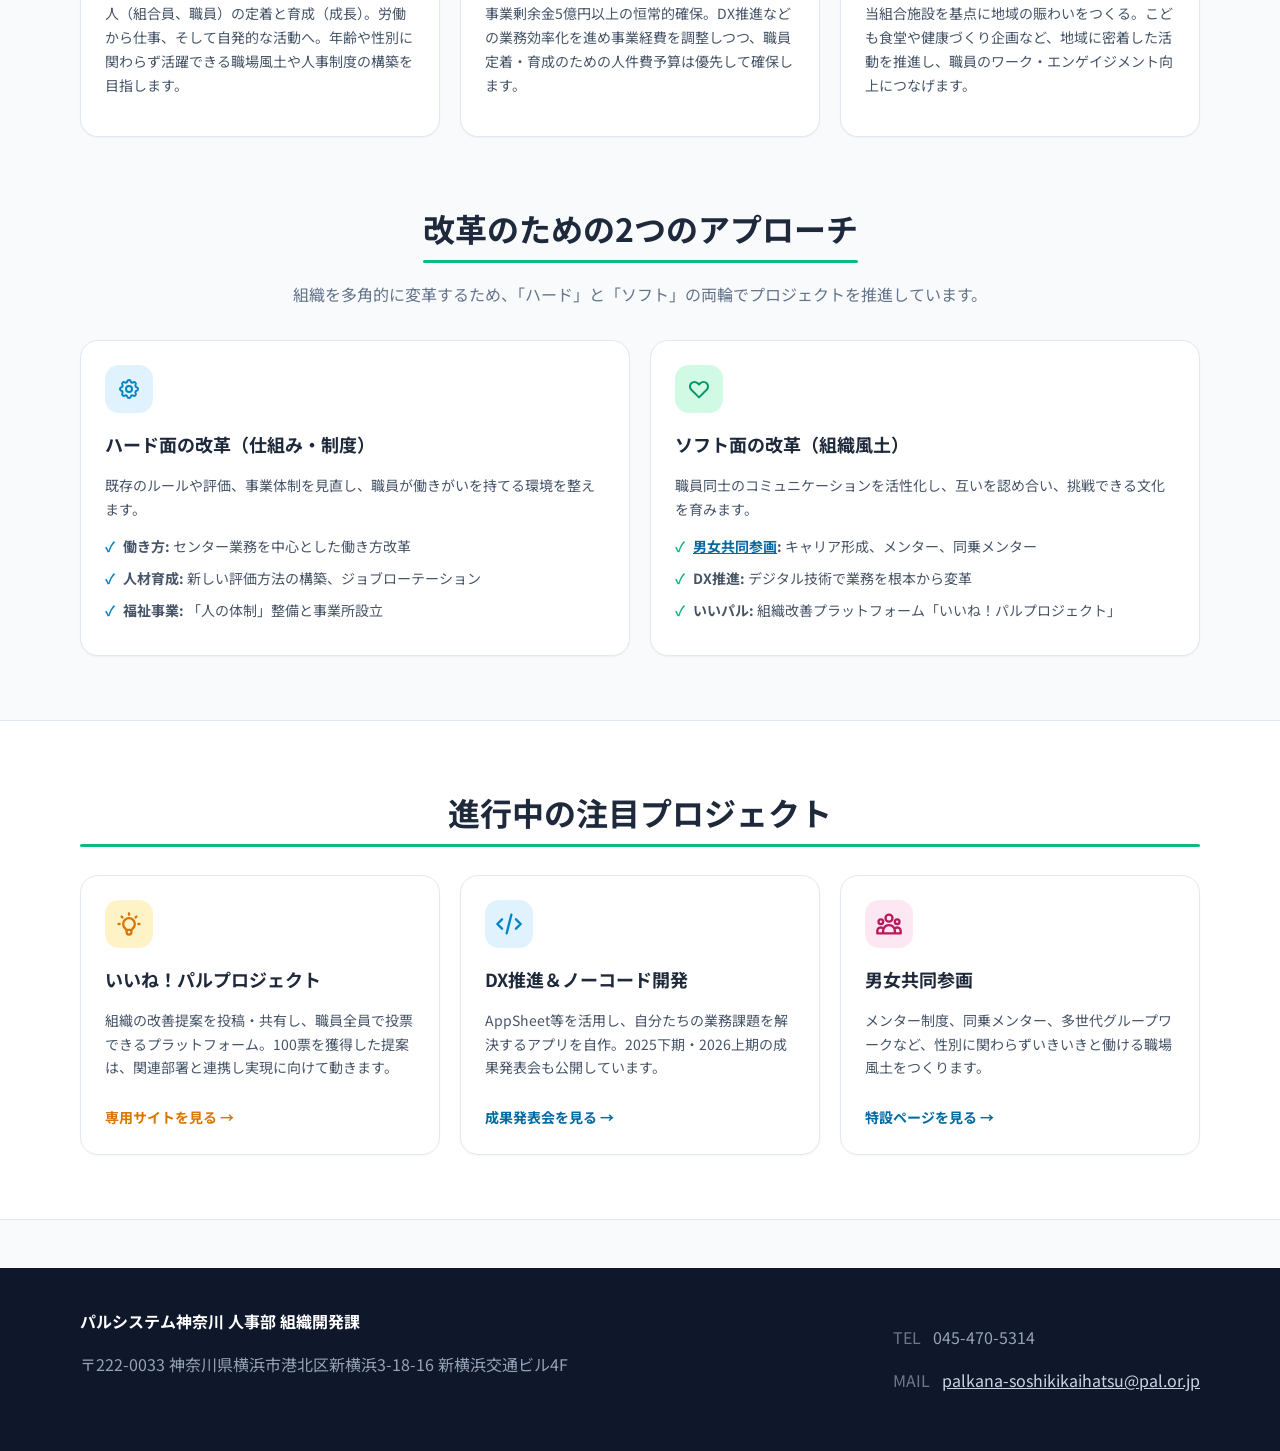
==== commit 192156ce: "DX推進会議の成果発表会をシーズン別に公開する Co-authored-by: Cursor <cursoragent@cursor.com>" ====
--- a/index.html
+++ b/index.html
@@ -8,7 +8,7 @@
   <link rel="icon" href="assets/img/favicon.svg" type="image/svg+xml">
   <link rel="preconnect" href="https://fonts.googleapis.com">
   <link href="https://fonts.googleapis.com/css2?family=Noto+Sans+JP:wght@400;500;700;800&family=Noto+Serif+JP:wght@600&display=swap" rel="stylesheet">
-  <link rel="stylesheet" href="assets/css/style.css?v=8">
+  <link rel="stylesheet" href="assets/css/style.css?v=9">
 </head>
 <body data-page="home">
   <header class="site-header" id="site-header"></header>
@@ -133,8 +133,8 @@
             <svg width="28" height="28" fill="none" stroke="currentColor" viewBox="0 0 24 24"><path stroke-linecap="round" stroke-linejoin="round" stroke-width="2" d="M10 20l4-16m4 4l4 4-4 4M6 16l-4-4 4-4"></path></svg>
           </div>
           <h3>DX推進＆ノーコード開発</h3>
-          <p>AppSheet等を活用し、自分たちの業務課題を解決するアプリを自作。プログラミング不要で業務を効率化します。</p>
-          <a class="link-more sky" href="dx/index.html">特設ページを見る →</a>
+          <p>AppSheet等を活用し、自分たちの業務課題を解決するアプリを自作。2025下期・2026上期の成果発表会も公開しています。</p>
+          <a class="link-more sky" href="dx/index.html#task">成果発表会を見る →</a>
         </article>
         <article class="card">
           <div class="icon-box icon-rose">
@@ -149,10 +149,10 @@
   </section>
 
   <footer class="site-footer" id="site-footer"></footer>
-  <script src="assets/js/config.js?v=8"></script>
+  <script src="assets/js/config.js?v=10"></script>
   <script src="assets/js/common.js?v=8"></script>
   <script src="assets/js/api.js?v=8"></script>
-  <script src="assets/js/access.js?v=8"></script>
+  <script src="assets/js/access.js?v=9"></script>
   <script>
     (function () {
       const url = (window.PORTAL_CONFIG && window.PORTAL_CONFIG.iinePalUrl) || "#";
--- a/assets/css/style.css
+++ b/assets/css/style.css
@@ -299,6 +299,221 @@
 .access-card { width: min(420px, 100%); margin: 0; }
 .access-card h1 { margin: 0 0 8px; font-size: 22px; }
 
+.hero-dx-task {
+  background:
+    radial-gradient(1200px 400px at 80% -10%, rgba(34, 211, 238, .28), transparent 55%),
+    radial-gradient(800px 320px at 0% 80%, rgba(16, 185, 129, .22), transparent 50%),
+    linear-gradient(160deg, #03111f 0%, #0b1d33 48%, #083344 100%);
+  padding-bottom: 72px;
+}
+.hero-dx-task::after { background: linear-gradient(to top, var(--paper), transparent); }
+.dx-grid-bg {
+  pointer-events: none;
+  position: absolute; inset: 0;
+  background-image:
+    linear-gradient(rgba(148, 163, 184, .08) 1px, transparent 1px),
+    linear-gradient(90deg, rgba(148, 163, 184, .08) 1px, transparent 1px);
+  background-size: 48px 48px;
+  mask-image: linear-gradient(to bottom, rgba(0,0,0,.7), transparent 85%);
+}
+.dx-meta {
+  display: grid; grid-template-columns: repeat(3, minmax(0, 1fr));
+  gap: 12px; margin: 32px auto 0; max-width: 720px; text-align: left;
+}
+.dx-meta div {
+  background: rgba(255,255,255,.08);
+  border: 1px solid rgba(255,255,255,.16);
+  border-radius: 14px; padding: 12px 14px;
+}
+.dx-meta dt { font-size: 11px; letter-spacing: .12em; opacity: .7; }
+.dx-meta dd { margin: 4px 0 0; font-weight: 700; }
+
+.dx-portal-band {
+  position: relative; overflow: hidden; color: #e2e8f0;
+  background:
+    radial-gradient(700px 280px at 10% 0%, rgba(14, 165, 233, .22), transparent 60%),
+    linear-gradient(180deg, #061018 0%, #0b1d33 100%);
+  padding: 72px 0;
+}
+.dx-portal-band .section-title,
+.dx-on-dark { color: #f8fafc; }
+.dx-portal-band .section-title::after,
+.dx-on-dark.section-title::after { background: #22d3ee; }
+.dx-kicker {
+  margin: 0 0 10px;
+  font-size: 12px; font-weight: 800; letter-spacing: .22em;
+  text-transform: uppercase; color: #67e8f9;
+}
+.dx-hub-copy h2 {
+  margin: 0 0 12px; font-size: clamp(28px, 4vw, 40px); color: #fff;
+}
+.dx-hub-copy p { max-width: 720px; color: #cbd5e1; }
+.dx-stat-row {
+  display: grid; grid-template-columns: repeat(4, 1fr);
+  gap: 12px; margin: 28px 0 32px;
+}
+.dx-stat-row div {
+  border: 1px solid rgba(148,163,184,.2);
+  background: rgba(15, 23, 42, .45);
+  border-radius: 16px; padding: 16px;
+}
+.dx-stat-row b {
+  display: block; font-size: clamp(24px, 4vw, 36px);
+  color: #fff; letter-spacing: -.03em; line-height: 1.1;
+}
+.dx-stat-row span { font-size: 12px; color: #94a3b8; }
+.dx-season-grid { display: grid; grid-template-columns: 1fr 1fr; gap: 18px; }
+.dx-season-card {
+  display: block; text-decoration: none; color: inherit;
+  border-radius: 22px; padding: 28px 24px;
+  background: linear-gradient(180deg, rgba(255,255,255,.08), rgba(255,255,255,.03));
+  border: 1px solid rgba(255,255,255,.14);
+  box-shadow: 0 20px 50px rgba(0,0,0,.18);
+  transition: transform .25s ease, border-color .25s ease;
+}
+.dx-season-card:hover { transform: translateY(-4px); border-color: rgba(103,232,249,.55); }
+.dx-season-card.accent-violet:hover { border-color: rgba(196,181,253,.6); }
+.dx-season-status {
+  display: inline-flex; margin-bottom: 12px;
+  border-radius: 999px; padding: 4px 10px;
+  font-size: 11px; font-weight: 800; letter-spacing: .08em;
+  background: rgba(34,211,238,.14); color: #a5f3fc;
+}
+.dx-season-card.accent-violet .dx-season-status {
+  background: rgba(167,139,250,.16); color: #ddd6fe;
+}
+.dx-season-card strong {
+  display: block; color: #67e8f9; font-size: 12px; letter-spacing: .18em;
+}
+.dx-season-card.accent-violet strong { color: #c4b5fd; }
+.dx-season-card h3 { margin: 6px 0 10px; font-size: 26px; color: #fff; }
+.dx-season-card p { margin: 0; color: #cbd5e1; font-size: 14px; }
+.dx-season-more {
+  display: inline-block; margin-top: 18px; font-weight: 800; color: #67e8f9;
+}
+
+.dx-subnav {
+  display: flex; flex-wrap: wrap; gap: 8px; margin: 8px 0 20px;
+}
+.dx-subnav a {
+  text-decoration: none; color: #cbd5e1;
+  border: 1px solid rgba(148,163,184,.28);
+  border-radius: 999px; padding: 8px 14px; font-size: 13px; font-weight: 700;
+  background: rgba(15,23,42,.28);
+}
+.dx-portal-band .dx-subnav a.is-active,
+.dx-subnav a.is-active {
+  background: #ecfeff; color: var(--blue-dark); border-color: transparent;
+}
+.dx-season-navwrap { padding-top: 28px; }
+.dx-season-navwrap .dx-subnav a { color: var(--ink); background: #fff; }
+.dx-season-navwrap .dx-subnav a.is-active { background: #ecfeff; color: var(--blue-dark); }
+
+.dx-story .dx-block-title { margin: 36px 0 10px; font-size: 20px; }
+.dx-before-after {
+  display: grid; grid-template-columns: 1fr 1fr; gap: 16px; margin: 24px 0 8px;
+}
+.dx-before-after p {
+  margin: 0; background: #fff; border: 1px solid var(--line);
+  border-radius: 16px; padding: 18px; color: #475569; font-size: 14px;
+}
+.dx-before-after strong {
+  display: block; margin-bottom: 6px; font-size: 12px; letter-spacing: .14em;
+  color: var(--blue-dark);
+}
+.dx-step-grid, .dx-case-grid, .dx-road-grid {
+  display: grid; gap: 14px; margin-top: 16px;
+}
+.dx-step-grid { grid-template-columns: repeat(4, 1fr); }
+.dx-case-grid { grid-template-columns: repeat(5, 1fr); }
+.dx-road-grid { grid-template-columns: repeat(3, 1fr); }
+.dx-step-card, .dx-case-card, .dx-road-card {
+  background: #fff; border: 1px solid var(--line); border-radius: 16px; padding: 18px;
+}
+.dx-step-card span, .dx-road-card span, .dx-case-card strong {
+  display: block; color: #0891b2; font-size: 12px; letter-spacing: .12em; margin-bottom: 8px;
+}
+.dx-step-card h3, .dx-case-card h3, .dx-road-card h3 { margin: 0 0 8px; font-size: 16px; }
+.dx-step-card p, .dx-case-card p, .dx-road-card p { margin: 0; color: #475569; font-size: 13px; }
+.dx-result {
+  background: var(--navy); color: #fff; border-radius: 20px; padding: 24px;
+  margin: 12px 0 0;
+}
+
+.dx-teams-band {
+  background:
+    radial-gradient(700px 280px at 90% 0%, rgba(14,165,233,.18), transparent 55%),
+    #061018;
+  color: #e2e8f0;
+}
+body:has(.dx-teams-band) .site-footer { margin-top: 0; }
+.dx-teams-band .section-lead { color: #94a3b8; }
+.dx-toc {
+  display: flex; flex-wrap: wrap; gap: 8px; margin: 22px 0 28px;
+}
+.dx-toc a {
+  text-decoration: none; color: #a5f3fc;
+  border: 1px solid rgba(103,232,249,.28);
+  border-radius: 999px; padding: 6px 12px; font-size: 12px; font-weight: 800;
+  letter-spacing: .08em;
+}
+.dx-team {
+  margin-bottom: 28px; padding: 24px;
+  border-radius: 24px;
+  background: linear-gradient(180deg, rgba(255,255,255,.06), rgba(255,255,255,.02));
+  border: 1px solid rgba(148,163,184,.18);
+}
+.dx-team-head { display: grid; grid-template-columns: auto 1fr; gap: 18px; align-items: start; }
+.dx-team-code {
+  margin: 0; font-size: 13px; font-weight: 800; letter-spacing: .18em;
+  color: #083344; background: #67e8f9; border-radius: 14px;
+  min-width: 112px; min-height: 72px; padding: 16px 14px; display: grid; place-items: center;
+}
+.dx-team-theme { margin: 0 0 4px; color: #67e8f9; font-size: 12px; font-weight: 800; letter-spacing: .12em; }
+.dx-team-head h3 { margin: 0 0 8px; color: #fff; font-size: clamp(20px, 3vw, 28px); }
+.dx-team-summary { margin: 0; color: #cbd5e1; }
+.dx-members {
+  display: flex; flex-wrap: wrap; gap: 8px; list-style: none;
+  padding: 0; margin: 18px 0 20px;
+}
+.dx-members li {
+  border-radius: 999px; padding: 6px 12px;
+  background: rgba(255,255,255,.06); border: 1px solid rgba(255,255,255,.1);
+  font-size: 13px; font-weight: 700; color: #f8fafc;
+}
+.dx-media-grid { display: grid; grid-template-columns: 1fr 1fr; gap: 16px; }
+.dx-overview { margin-top: 20px; }
+.dx-embed {
+  overflow: hidden; border-radius: 16px;
+  border: 1px solid rgba(148,163,184,.2);
+  background: #020617;
+}
+.dx-story .dx-embed, .band .dx-embed { border-color: var(--line); background: #0f172a; }
+.dx-embed-bar {
+  display: flex; justify-content: space-between; align-items: center; gap: 12px;
+  padding: 10px 14px; font-size: 12px; font-weight: 800; color: #e2e8f0;
+  background: rgba(15,23,42,.9);
+}
+.dx-embed-bar a { color: #67e8f9; text-decoration: none; }
+.dx-embed-frame { position: relative; width: 100%; background: #000; }
+.dx-embed-frame.is-video { aspect-ratio: 16 / 9; }
+.dx-embed-frame.is-slides { aspect-ratio: 16 / 10; }
+.dx-embed-frame iframe {
+  position: absolute; inset: 0; width: 100%; height: 100%; border: 0;
+}
+.dx-embed-empty {
+  min-height: 220px; display: grid; place-items: center; text-align: center;
+  padding: 32px 20px; color: #94a3b8;
+}
+.dx-embed-empty strong { display: block; color: #e2e8f0; margin-bottom: 6px; }
+.dx-embed-empty p { margin: 0; font-size: 13px; }
+.dx-empty-season {
+  text-align: center; padding: 48px 20px;
+  border: 1px dashed rgba(148,163,184,.35); border-radius: 20px;
+}
+.dx-empty-season h3 { color: #fff; margin: 8px 0 10px; }
+.dx-empty-season p { margin: 0 auto; max-width: 560px; color: #94a3b8; }
+
 .site-footer {
   background: #0f172a; color: #94a3b8; padding: 40px 0;
   margin-top: 48px;
@@ -311,6 +526,9 @@
   .grid-3, .grid-2, .core-grid, .timeline { grid-template-columns: 1fr 1fr; }
   .news-item { grid-template-columns: 1fr; }
   .news-body { padding: 0 16px 16px; }
+  .dx-stat-row, .dx-season-grid, .dx-before-after, .dx-media-grid,
+  .dx-step-grid, .dx-case-grid, .dx-road-grid { grid-template-columns: 1fr 1fr; }
+  .dx-team-head { grid-template-columns: 1fr; }
 }
 @media (max-width: 720px) {
   .nav-toggle { display: inline-block; }
@@ -321,6 +539,8 @@
   }
   .site-nav.is-open { display: flex; }
   .grid-3, .grid-2, .core-grid, .timeline { grid-template-columns: 1fr; }
+  .dx-stat-row, .dx-season-grid, .dx-before-after, .dx-media-grid,
+  .dx-step-grid, .dx-case-grid, .dx-road-grid, .dx-meta { grid-template-columns: 1fr; }
   .glass-card { padding: 24px 18px; }
   .hero { padding: 64px 0 88px; }
 }
